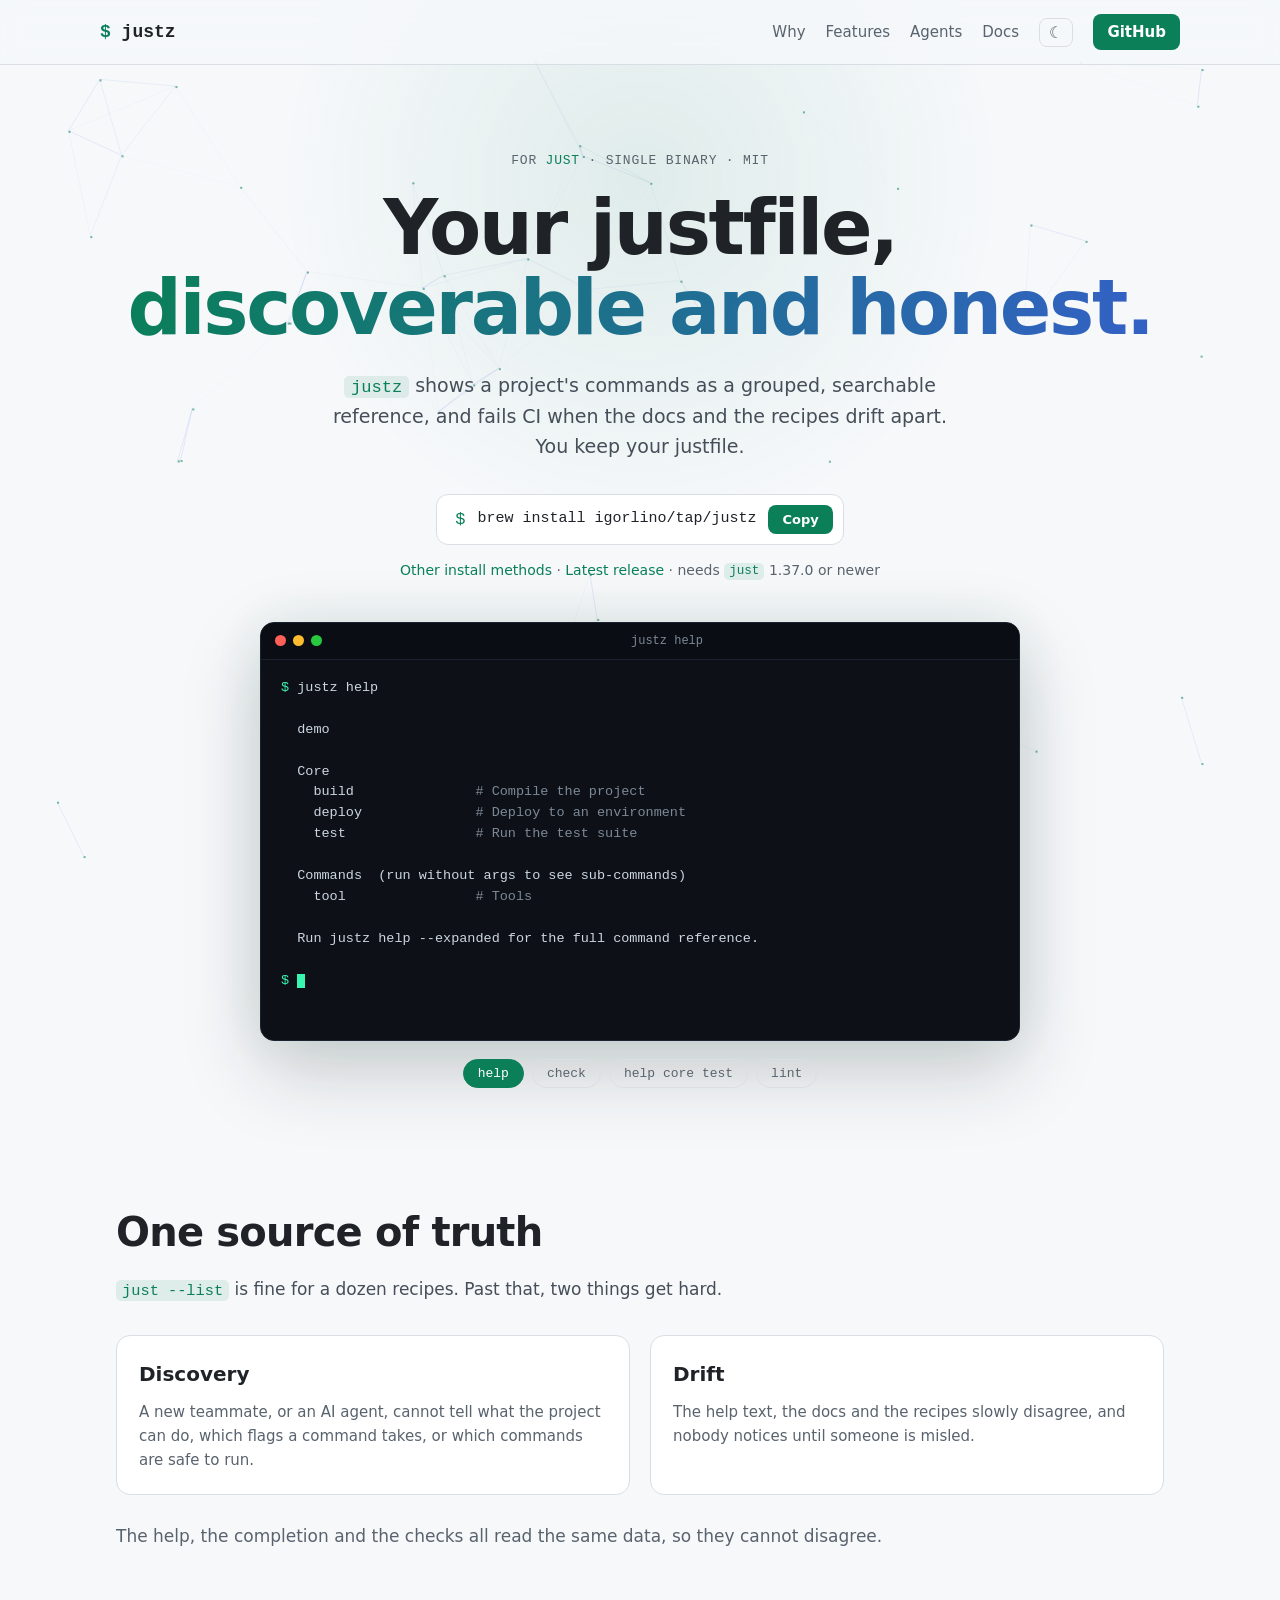
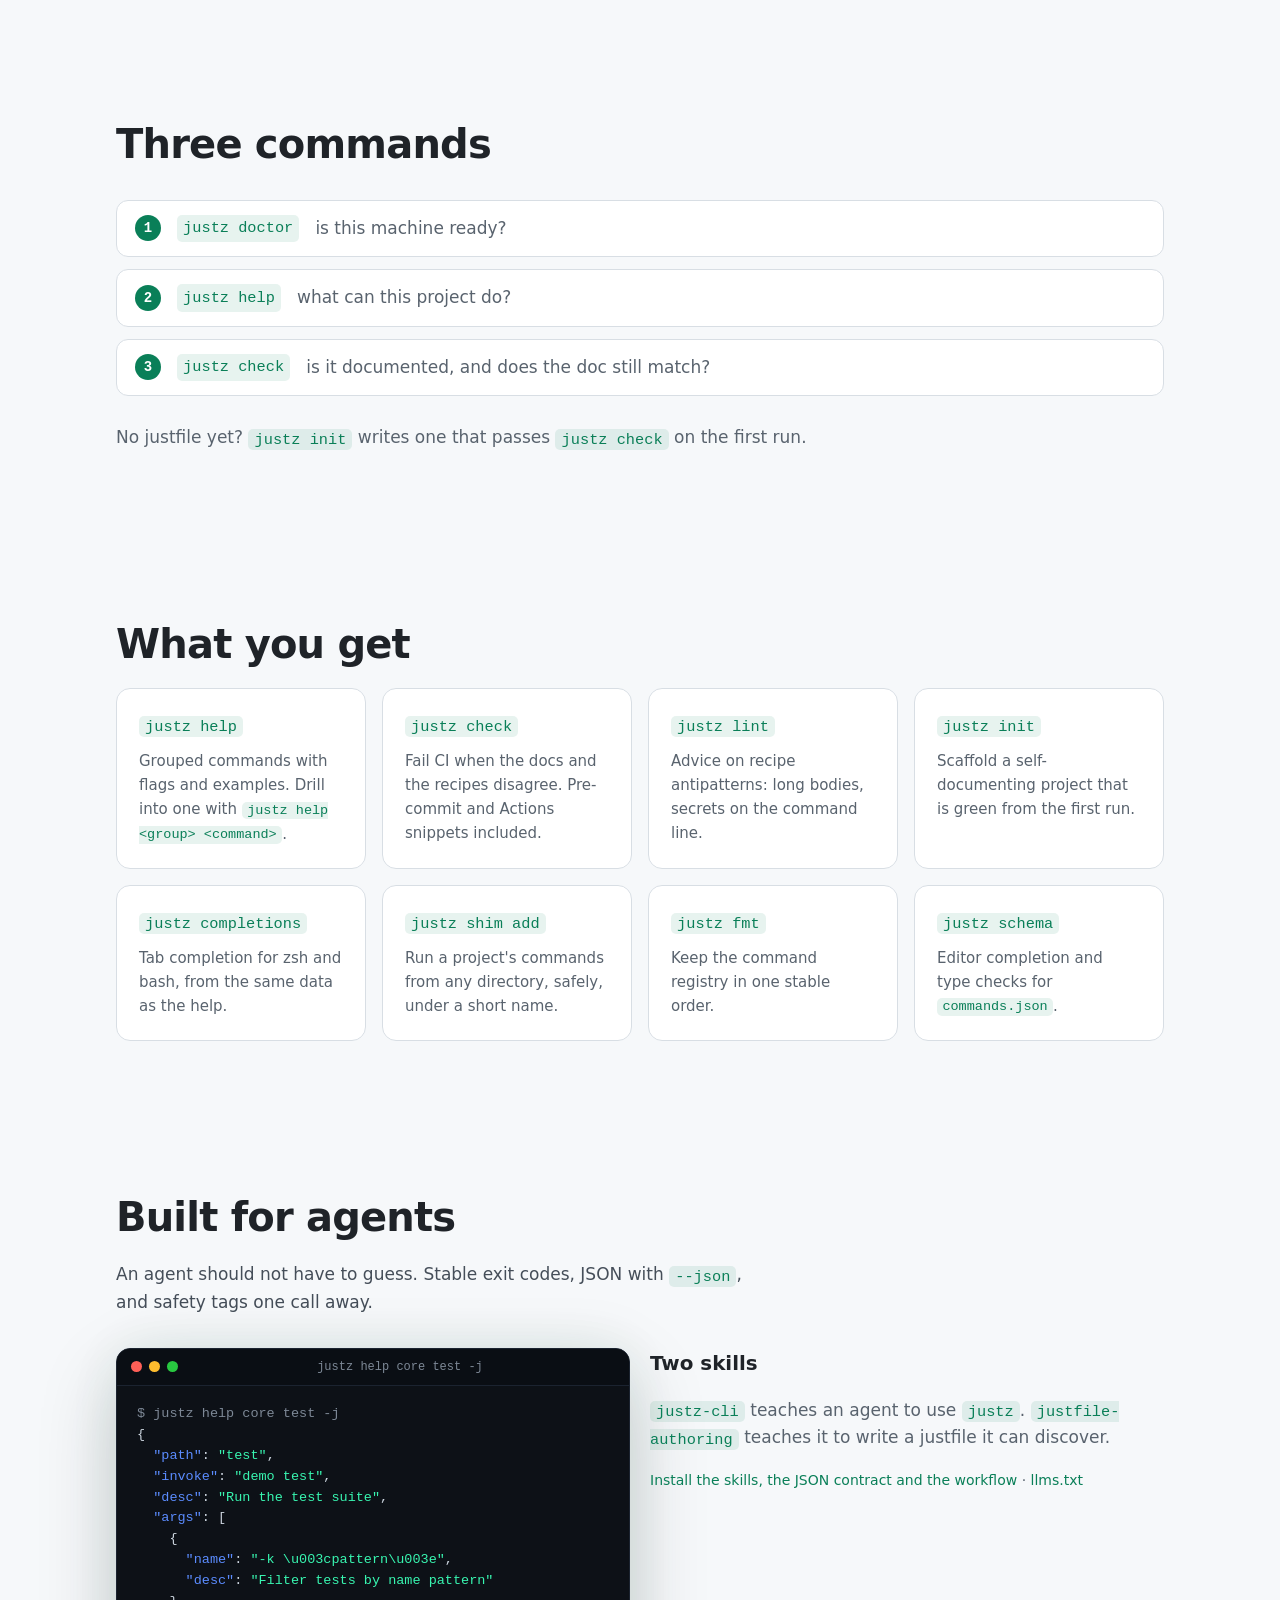
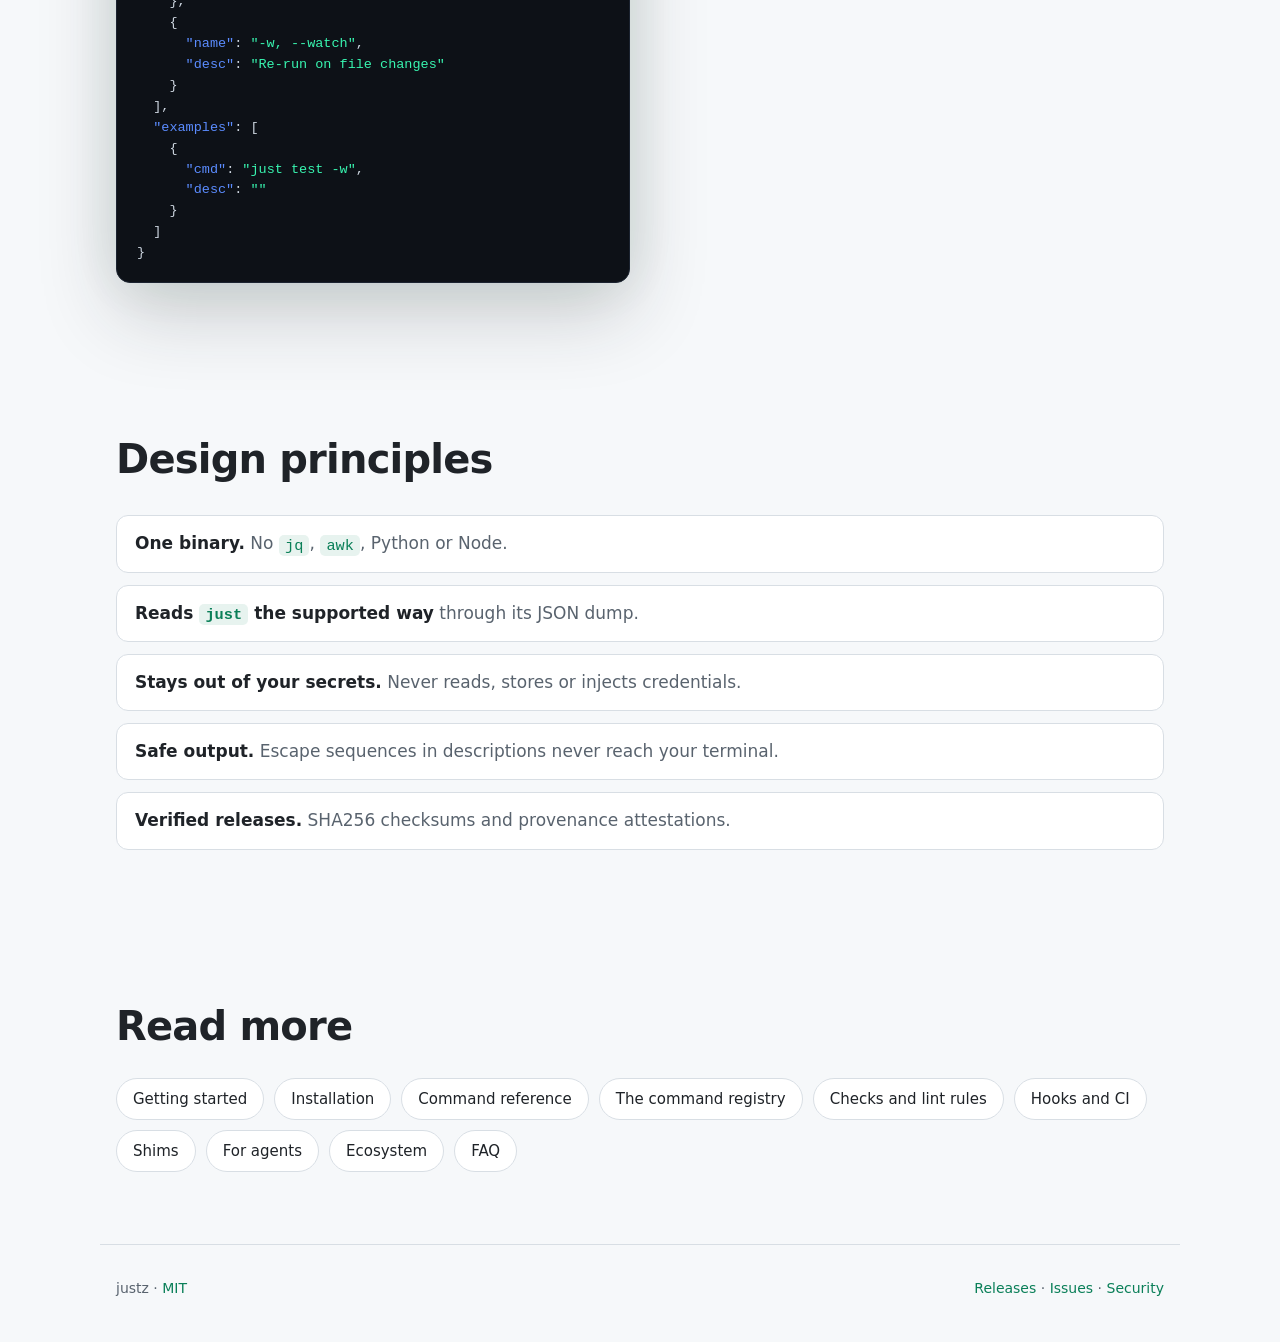
==== site/index.html @ ccc9ee36 "feat(site): add a GitHub Pages showcase website A static site in site/ with an animated terminal dem" ====
<!doctype html>
<html lang="en">
<head>
<meta charset="utf-8">
<meta name="viewport" content="width=device-width, initial-scale=1">
<title>justz: make a justfile discoverable</title>
<meta name="description" content="A single-binary CLI next to just: a grouped, searchable command reference, and a CI check that fails when docs and recipes drift apart.">
<link rel="canonical" href="https://igorlino.github.io/justz/">
<meta property="og:type" content="website">
<meta property="og:site_name" content="justz">
<meta property="og:url" content="https://igorlino.github.io/justz/">
<meta property="og:title" content="justz: make a justfile discoverable">
<meta property="og:description" content="Make a justfile discoverable and keep its documentation honest.">
<meta property="og:image" content="https://igorlino.github.io/justz/og.png">
<meta property="og:image:width" content="1200">
<meta property="og:image:height" content="630">
<meta property="og:image:alt" content="justz: your justfile, discoverable and honest">
<meta name="twitter:card" content="summary_large_image">
<meta name="twitter:image" content="https://igorlino.github.io/justz/og.png">
<meta name="theme-color" content="#07090d">
<link rel="icon" href="data:image/svg+xml,%3Csvg xmlns='http://www.w3.org/2000/svg' viewBox='0 0 32 32'%3E%3Crect width='32' height='32' rx='7' fill='%2307090d'/%3E%3Ctext x='16' y='23' font-family='monospace' font-size='20' font-weight='700' text-anchor='middle' fill='%2338f5b0'%3Ez%3C/text%3E%3C/svg%3E">
<script>try{var t=localStorage.getItem("theme");if(t)document.documentElement.dataset.theme=t}catch(e){}</script>
<link rel="stylesheet" href="style.css">
<noscript><style>.reveal{opacity:1;transform:none}</style></noscript>
</head>
<body>
<canvas id="bg" aria-hidden="true"></canvas>
<div class="glow" aria-hidden="true"></div>

<header class="nav">
  <a class="brand" href="#top"><span class="prompt">$</span> justz</a>
  <nav>
    <a href="#why">Why</a>
    <a href="#features">Features</a>
    <a href="#agents">Agents</a>
    <a href="#docs">Docs</a>
    <button type="button" class="theme" aria-label="Switch theme"></button>
    <a class="btn small" href="https://github.com/igorlino/justz">GitHub</a>
  </nav>
</header>

<main id="top">
  <section class="hero">
    <p class="eyebrow">for <a href="https://github.com/casey/just">just</a> · single binary · MIT</p>
    <h1>Your justfile,<br><span class="grad">discoverable and honest.</span></h1>
    <p class="lede"><code>justz</code> shows a project's commands as a grouped, searchable reference, and fails CI when the docs and the recipes drift apart. You keep your justfile.</p>

    <div class="install" data-copy="brew install igorlino/tap/justz">
      <span class="prompt">$</span>
      <code>brew install igorlino/tap/justz</code>
      <button type="button" aria-label="Copy install command">Copy</button>
    </div>
    <p class="sub"><a href="https://github.com/igorlino/justz/blob/main/docs/installation.md">Other install methods</a> · <a href="https://github.com/igorlino/justz/releases/latest">Latest release</a> · needs <code>just</code> 1.37.0 or newer</p>

    <div class="term" id="term" role="img" aria-label="Terminal demo: justz help, then justz check reporting a documentation drift">
      <div class="bar"><i></i><i></i><i></i><span id="term-title">justz help</span></div>
      <pre id="term-body"></pre>
    </div>
    <div class="tabs" id="tabs" role="tablist" aria-label="Demo command">
      <button type="button" role="tab" aria-controls="term" class="on" data-i="0">help</button>
      <button type="button" role="tab" aria-controls="term" data-i="1">check</button>
      <button type="button" role="tab" aria-controls="term" data-i="2">help core test</button>
      <button type="button" role="tab" aria-controls="term" data-i="3">lint</button>
    </div>
  </section>

  <section id="why" class="reveal">
    <h2>One source of truth</h2>
    <p class="sect-lede"><code>just --list</code> is fine for a dozen recipes. Past that, two things get hard.</p>
    <div class="cols">
      <article class="card spot">
        <h3>Discovery</h3>
        <p>A new teammate, or an AI agent, cannot tell what the project can do, which flags a command takes, or which commands are safe to run.</p>
      </article>
      <article class="card spot">
        <h3>Drift</h3>
        <p>The help text, the docs and the recipes slowly disagree, and nobody notices until someone is misled.</p>
      </article>
    </div>
    <p class="note">The help, the completion and the checks all read the same data, so they cannot disagree.</p>
  </section>

  <section id="start" class="reveal">
    <h2>Three commands</h2>
    <ol class="steps">
      <li><code>justz doctor</code><span>is this machine ready?</span></li>
      <li><code>justz help</code><span>what can this project do?</span></li>
      <li><code>justz check</code><span>is it documented, and does the doc still match?</span></li>
    </ol>
    <p class="note">No justfile yet? <code>justz init</code> writes one that passes <code>justz check</code> on the first run.</p>
  </section>

  <section id="features" class="reveal">
    <h2>What you get</h2>
    <div class="grid">
      <a class="card spot" href="https://github.com/igorlino/justz/blob/main/docs/commands.md"><code>justz help</code><p>Grouped commands with flags and examples. Drill into one with <code>justz help &lt;group&gt; &lt;command&gt;</code>.</p></a>
      <a class="card spot" href="https://github.com/igorlino/justz/blob/main/docs/hooks-and-ci.md"><code>justz check</code><p>Fail CI when the docs and the recipes disagree. Pre-commit and Actions snippets included.</p></a>
      <a class="card spot" href="https://github.com/igorlino/justz/blob/main/docs/checks.md"><code>justz lint</code><p>Advice on recipe antipatterns: long bodies, secrets on the command line.</p></a>
      <a class="card spot" href="https://github.com/igorlino/justz/blob/main/docs/getting-started.md"><code>justz init</code><p>Scaffold a self-documenting project that is green from the first run.</p></a>
      <a class="card spot" href="https://github.com/igorlino/justz/blob/main/docs/commands.md"><code>justz completions</code><p>Tab completion for zsh and bash, from the same data as the help.</p></a>
      <a class="card spot" href="https://github.com/igorlino/justz/blob/main/docs/shims.md"><code>justz shim add</code><p>Run a project's commands from any directory, safely, under a short name.</p></a>
      <a class="card spot" href="https://github.com/igorlino/justz/blob/main/docs/registry.md"><code>justz fmt</code><p>Keep the command registry in one stable order.</p></a>
      <a class="card spot" href="https://github.com/igorlino/justz/blob/main/docs/registry.md"><code>justz schema</code><p>Editor completion and type checks for <code>commands.json</code>.</p></a>
    </div>
  </section>

  <section id="agents" class="reveal">
    <h2>Built for agents</h2>
    <p class="sect-lede">An agent should not have to guess. Stable exit codes, JSON with <code>--json</code>, and safety tags one call away.</p>
    <div class="split">
      <div class="term static">
        <div class="bar"><i></i><i></i><i></i><span>justz help core test -j</span></div>
<pre id="json-body"></pre>
      </div>
      <div class="side">
        <h3>Two skills</h3>
        <p><code>justz-cli</code> teaches an agent to use <code>justz</code>. <code>justfile-authoring</code> teaches it to write a justfile it can discover.</p>
        <p class="sub"><a href="https://github.com/igorlino/justz/blob/main/docs/for-agents.md">Install the skills, the JSON contract and the workflow</a> · <a href="https://github.com/igorlino/justz/blob/main/llms.txt">llms.txt</a></p>
      </div>
    </div>
  </section>

  <section id="principles" class="reveal">
    <h2>Design principles</h2>
    <ul class="pills">
      <li class="spot"><b>One binary.</b> No <code>jq</code>, <code>awk</code>, Python or Node.</li>
      <li class="spot"><b>Reads <code>just</code> the supported way</b> through its JSON dump.</li>
      <li class="spot"><b>Stays out of your secrets.</b> Never reads, stores or injects credentials.</li>
      <li class="spot"><b>Safe output.</b> Escape sequences in descriptions never reach your terminal.</li>
      <li class="spot"><b>Verified releases.</b> SHA256 checksums and provenance attestations.</li>
    </ul>
  </section>

  <section id="docs" class="reveal">
    <h2>Read more</h2>
    <div class="links">
      <a href="https://github.com/igorlino/justz/blob/main/docs/getting-started.md">Getting started</a>
      <a href="https://github.com/igorlino/justz/blob/main/docs/installation.md">Installation</a>
      <a href="https://github.com/igorlino/justz/blob/main/docs/commands.md">Command reference</a>
      <a href="https://github.com/igorlino/justz/blob/main/docs/registry.md">The command registry</a>
      <a href="https://github.com/igorlino/justz/blob/main/docs/checks.md">Checks and lint rules</a>
      <a href="https://github.com/igorlino/justz/blob/main/docs/hooks-and-ci.md">Hooks and CI</a>
      <a href="https://github.com/igorlino/justz/blob/main/docs/shims.md">Shims</a>
      <a href="https://github.com/igorlino/justz/blob/main/docs/for-agents.md">For agents</a>
      <a href="https://github.com/igorlino/justz/blob/main/docs/ecosystem.md">Ecosystem</a>
      <a href="https://github.com/igorlino/justz/blob/main/docs/faq.md">FAQ</a>
    </div>
  </section>
</main>

<footer>
  <span>justz · <a href="https://github.com/igorlino/justz/blob/main/LICENSE">MIT</a></span>
  <span><a href="https://github.com/igorlino/justz/releases">Releases</a> · <a href="https://github.com/igorlino/justz/issues">Issues</a> · <a href="https://github.com/igorlino/justz/blob/main/SECURITY.md">Security</a></span>
</footer>

<script src="demo.js"></script>
<script src="player.js"></script>
<script src="site.js"></script>
</body>
</html>
---- site/style.css ----
/* Dark is the default. Light follows the OS unless the visitor picks one with the toggle. */
:root{
  --bg:#07090d; --panel:#0d1117; --line:#1b2330; --fg:#e6edf3; --dim:#7d8896; --soft:#aab4c0; --soft2:#98a3b0;
  --accent:#38f5b0; --accent2:#5b8cff; --warn:#ffcf5a; --err:#ff6b7a; --navbg:#07090dcc; --btn-fg:#07090d;
  --shadow:#000a; --acc10:#38f5b01a; --acc18:#38f5b02e; --acc40:#38f5b066; --glow:#38f5b01c; --particle:56,245,176; --particle2:91,140,255;
  --mono:ui-monospace,SFMono-Regular,"JetBrains Mono",Menlo,Consolas,monospace;
  --sans:Inter,system-ui,-apple-system,"Segoe UI",Roboto,sans-serif;
  color-scheme:dark;
}
@media (prefers-color-scheme:light){:root:not([data-theme="dark"]){
  --bg:#f6f8fa; --panel:#ffffff; --line:#d8dee4; --fg:#1f2328; --dim:#59636e; --soft:#454e59; --soft2:#59636e;
  --accent:#0a7f58; --accent2:#3b5bdb; --warn:#9a6700; --err:#cf222e; --navbg:#f6f8facc; --btn-fg:#ffffff;
  --shadow:#1f232833; --acc10:#0a7f5818; --acc18:#0a7f5826; --acc40:#0a7f5866; --glow:#0a7f5818; --particle:10,127,88; --particle2:59,91,219;
  color-scheme:light;
}}
:root[data-theme="light"]{
  --bg:#f6f8fa; --panel:#ffffff; --line:#d8dee4; --fg:#1f2328; --dim:#59636e; --soft:#454e59; --soft2:#59636e;
  --accent:#0a7f58; --accent2:#3b5bdb; --warn:#9a6700; --err:#cf222e; --navbg:#f6f8facc; --btn-fg:#ffffff;
  --shadow:#1f232833; --acc10:#0a7f5818; --acc18:#0a7f5826; --acc40:#0a7f5866; --glow:#0a7f5818; --particle:10,127,88; --particle2:59,91,219;
  color-scheme:light;
}
.term{--bg:#07090d;--panel:#0d1117;--line:#1b2330;--fg:#e6edf3;--dim:#7d8896;--accent:#38f5b0;--accent2:#5b8cff;--warn:#ffcf5a;--err:#ff6b7a;--t-bar:#0a0e14;--t-fg:#cdd6e0}
*{box-sizing:border-box}
html{scroll-behavior:smooth}
body{margin:0;background:var(--bg);color:var(--fg);font:17px/1.6 var(--sans);-webkit-font-smoothing:antialiased;overflow-x:hidden}
a{color:var(--accent);text-decoration:none}
a:hover{text-decoration:underline}
code{font-family:var(--mono);font-size:.9em;color:var(--accent);background:var(--acc10);padding:.1em .4em;border-radius:5px}
#bg{position:fixed;inset:0;width:100%;height:100%;z-index:-2}
.glow{position:fixed;inset:0;z-index:-1;pointer-events:none;
  background:radial-gradient(600px circle at var(--mx,50%) var(--my,20%),var(--glow),transparent 60%)}
.nav{position:sticky;top:0;z-index:10;display:flex;justify-content:space-between;align-items:center;
  padding:14px max(16px,calc((100vw - 1080px)/2));backdrop-filter:blur(12px);background:var(--navbg);border-bottom:1px solid var(--line)}
.brand{font:700 18px var(--mono);color:var(--fg)}
.prompt{color:var(--accent);font-family:var(--mono)}
.nav nav{display:flex;gap:20px;align-items:center}
.nav nav a{color:var(--dim);font-size:15px}
.theme{font:16px var(--sans);color:var(--dim);background:none;border:1px solid var(--line);border-radius:8px;padding:4px 9px;cursor:pointer}
.theme:hover{color:var(--fg);border-color:var(--acc40)}
.nav nav a:hover{color:var(--fg);text-decoration:none}
.btn.small{color:var(--btn-fg);background:var(--accent);padding:6px 14px;border-radius:8px;font-weight:600}
.btn.small:hover{color:var(--btn-fg);filter:brightness(1.1)}
main,footer{max-width:1080px;margin:0 auto;padding:0 16px}
section{padding:72px 0}
.hero{padding:88px 0 40px;text-align:center}
.eyebrow{font:13px var(--mono);color:var(--dim);letter-spacing:.06em;text-transform:uppercase;margin:0 0 20px}
h1{font-size:clamp(38px,7vw,76px);line-height:1.05;letter-spacing:-.03em;margin:0 0 22px}
.grad{background:linear-gradient(100deg,var(--accent),var(--accent2) 60%,#c084fc);-webkit-background-clip:text;background-clip:text;color:transparent;
  background-size:200% 100%;animation:shift 8s ease-in-out infinite alternate}
@keyframes shift{to{background-position:100% 0}}
.lede{max-width:640px;margin:0 auto 32px;color:var(--soft);font-size:19px}
.install{display:inline-flex;align-items:center;gap:12px;background:var(--panel);border:1px solid var(--line);
  padding:10px 10px 10px 18px;border-radius:12px;font-family:var(--mono);box-shadow:0 0 0 0 transparent;transition:box-shadow .3s,border-color .3s;max-width:100%}
.install:hover{border-color:var(--acc40);box-shadow:0 0 32px var(--acc18)}
.install code{background:none;padding:0;color:var(--fg);font-size:15px;overflow-x:auto;white-space:nowrap}
.install button{font:600 13px var(--sans);color:var(--btn-fg);background:var(--accent);border:0;border-radius:8px;padding:7px 14px;cursor:pointer}
.install button:active{transform:scale(.96)}
.sub{color:var(--dim);font-size:14px;margin:14px 0 40px}
.term{max-width:760px;margin:0 auto;background:var(--panel);border:1px solid var(--line);border-radius:14px;text-align:left;
  box-shadow:0 30px 80px var(--shadow),0 0 60px var(--acc10);overflow:hidden}
.bar{display:flex;align-items:center;gap:7px;padding:11px 14px;border-bottom:1px solid var(--line);background:var(--t-bar)}
.bar i{width:11px;height:11px;border-radius:50%;background:#2a3342}
.bar i:nth-child(1){background:#ff5f57}.bar i:nth-child(2){background:#febc2e}.bar i:nth-child(3){background:#28c840}
.bar span{margin-left:auto;margin-right:auto;font:12px var(--mono);color:var(--dim)}
.term pre{margin:0;padding:18px 20px;font:13.5px/1.55 var(--mono);color:var(--t-fg);min-height:380px;white-space:pre-wrap;overflow-wrap:anywhere}
.term.static{margin:0}
.term.static pre{min-height:0}
.split>*,.cols>*{min-width:0}
.term pre .cur{display:inline-block;width:8px;height:1em;background:var(--accent);vertical-align:text-bottom;animation:blink 1s steps(1) infinite}
@keyframes blink{50%{opacity:0}}
.tabs{display:flex;gap:8px;justify-content:center;flex-wrap:wrap;margin-top:18px}
.tabs button{font:13px var(--mono);color:var(--dim);background:transparent;border:1px solid var(--line);border-radius:999px;padding:6px 14px;cursor:pointer;transition:.2s}
.tabs button:hover{color:var(--fg);border-color:var(--acc40)}
.tabs button.on{color:var(--btn-fg);background:var(--accent);border-color:var(--accent)}
.k{color:var(--accent2)}.s{color:var(--accent)}.dim{color:var(--dim)}
.e{color:var(--err)}.w{color:var(--warn)}.p{color:var(--accent)}
h2{font-size:clamp(28px,4vw,40px);letter-spacing:-.02em;margin:0 0 12px}
.sect-lede{color:var(--soft);max-width:640px;margin:0 0 32px}
.note{color:var(--dim);margin-top:28px}
.cols,.split{display:grid;grid-template-columns:1fr 1fr;gap:20px}
.grid{display:grid;grid-template-columns:repeat(auto-fill,minmax(240px,1fr));gap:16px}
.card{display:block;position:relative;background:var(--panel);border:1px solid var(--line);border-radius:14px;padding:22px;color:var(--fg);
  transition:transform .25s,border-color .25s}
.card:hover{transform:translateY(-4px);border-color:var(--acc40);text-decoration:none}
.card h3{margin:0 0 8px;font-size:20px}
.card p{margin:10px 0 0;color:var(--soft2);font-size:15px}
.spot::before{content:"";position:absolute;inset:0;border-radius:inherit;pointer-events:none;opacity:0;transition:opacity .3s;
  background:radial-gradient(260px circle at var(--x,50%) var(--y,50%),var(--acc18),transparent 70%)}
.spot:hover::before{opacity:1}
.steps{list-style:none;padding:0;margin:24px 0 0;display:grid;gap:12px;counter-reset:s}
.steps li{display:flex;gap:16px;align-items:center;flex-wrap:wrap;background:var(--panel);border:1px solid var(--line);border-radius:12px;padding:14px 18px;counter-increment:s}
.steps li::before{content:counter(s);font:700 14px var(--mono);color:var(--btn-fg);background:var(--accent);width:26px;height:26px;border-radius:50%;display:grid;place-items:center}
.steps span{color:var(--dim)}
.side h3{margin:0 0 8px}.side p{color:var(--soft2)}
.side .install{margin:14px 0 0}
.pills{list-style:none;padding:0;margin:24px 0 0;display:grid;gap:12px}
.pills li{position:relative;background:var(--panel);border:1px solid var(--line);border-radius:12px;padding:14px 18px;color:var(--soft2)}
.pills b{color:var(--fg)}
.links{display:flex;flex-wrap:wrap;gap:10px;margin-top:20px}
.links a{border:1px solid var(--line);border-radius:999px;padding:8px 16px;color:var(--fg);font-size:15px;background:var(--panel);transition:.2s}
.links a:hover{border-color:var(--accent);color:var(--accent);text-decoration:none;transform:translateY(-2px)}
footer{display:flex;justify-content:space-between;flex-wrap:wrap;gap:8px;padding:32px 16px 48px;border-top:1px solid var(--line);color:var(--dim);font-size:14px}
.reveal{opacity:0;transform:translateY(28px);transition:opacity .7s,transform .7s}
.reveal.in{opacity:1;transform:none}
@media (max-width:480px){.install{padding-left:12px;gap:8px}.install code{font-size:12px}.term pre{font-size:12px;padding:14px}}
@media (max-width:760px){.cols,.split{grid-template-columns:1fr}.nav nav a:not(.btn){display:none}.install code{font-size:13px}}
@media (prefers-reduced-motion:reduce){
  *{animation:none!important;transition:none!important}
  .reveal{opacity:1;transform:none}html{scroll-behavior:auto}
}
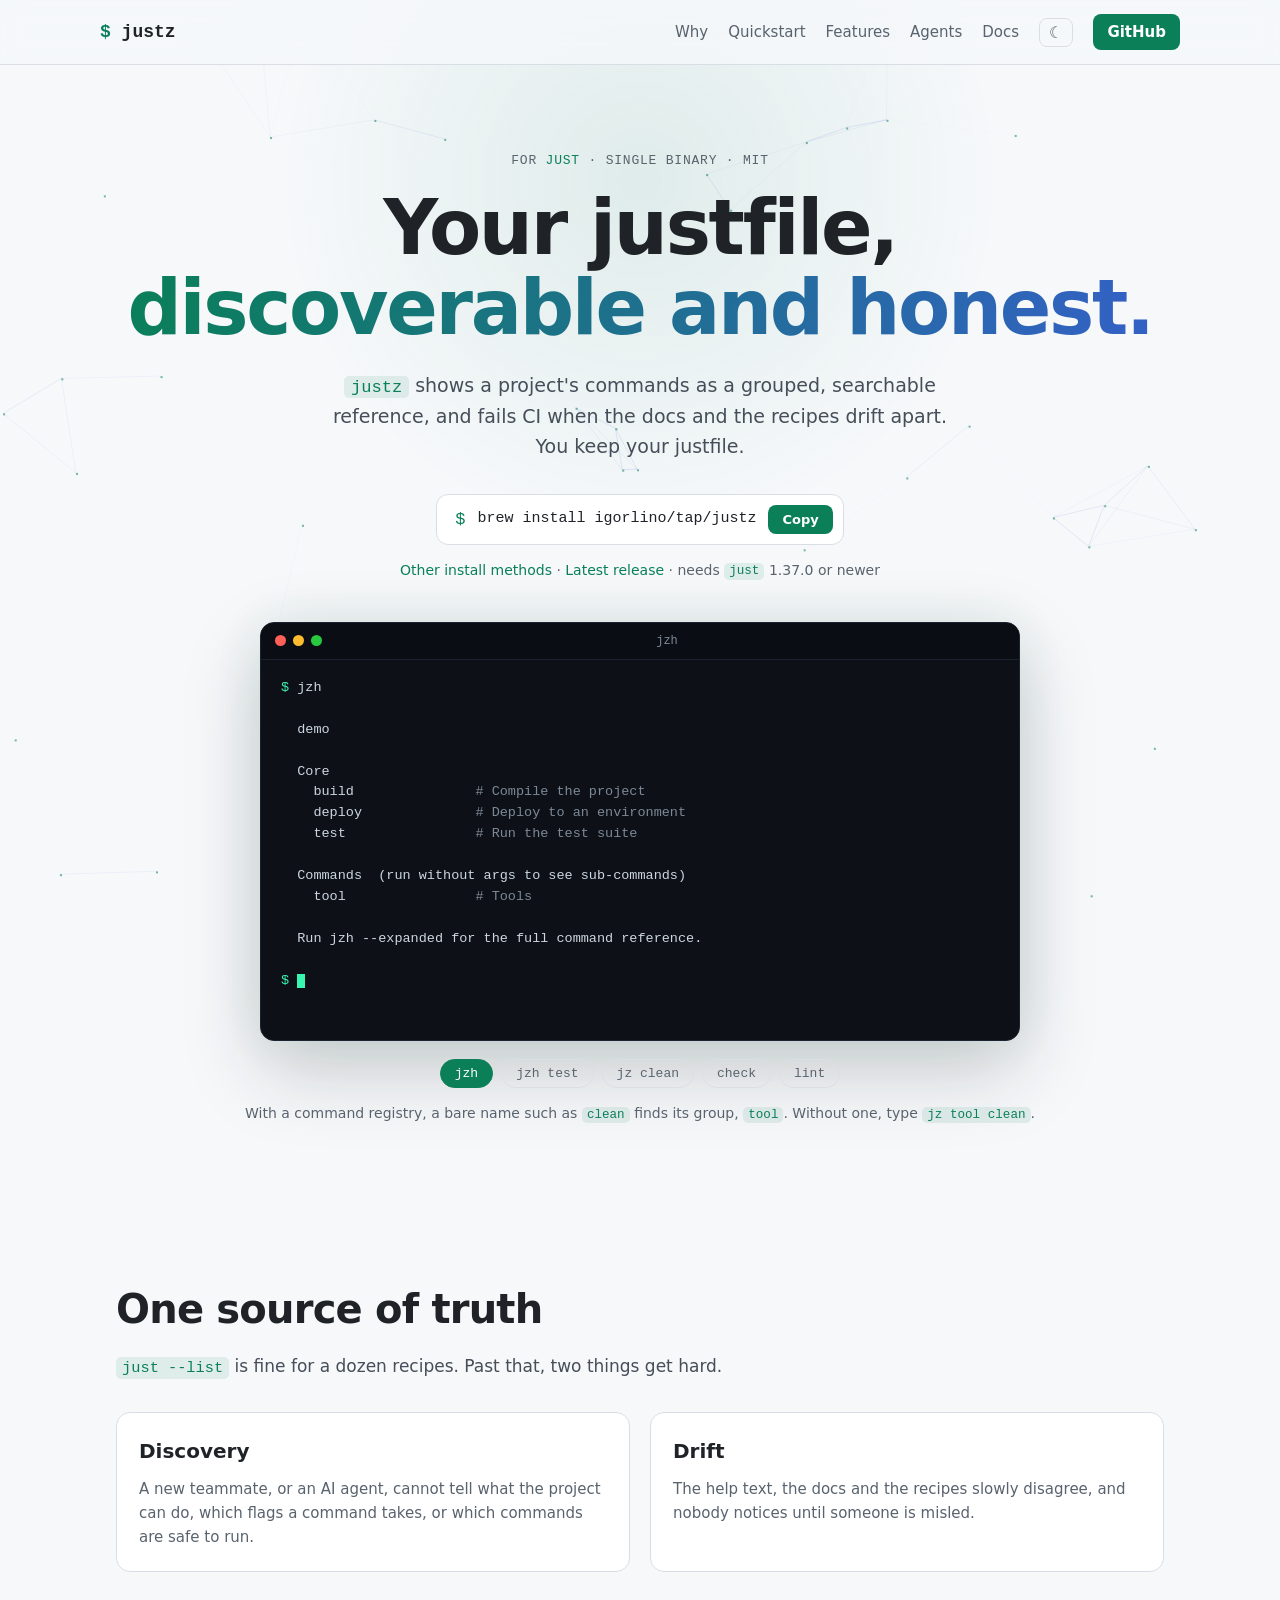
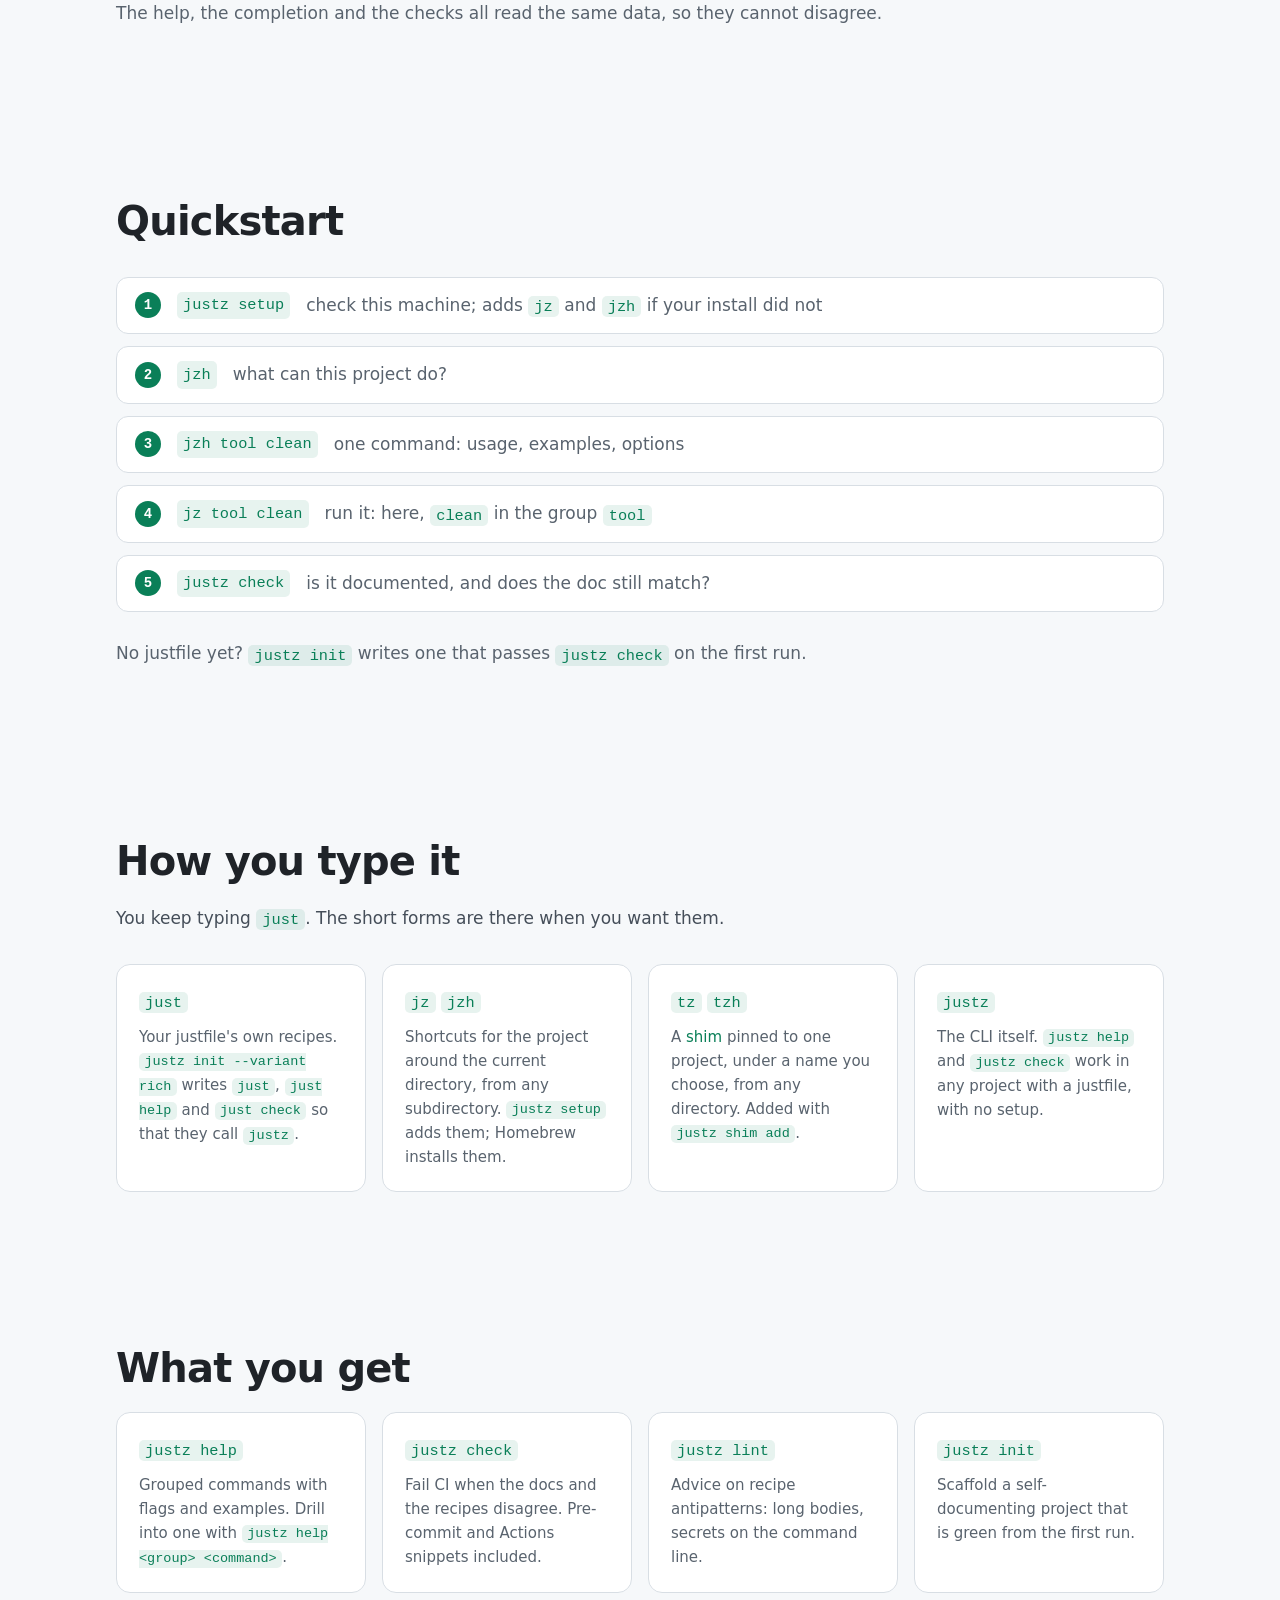
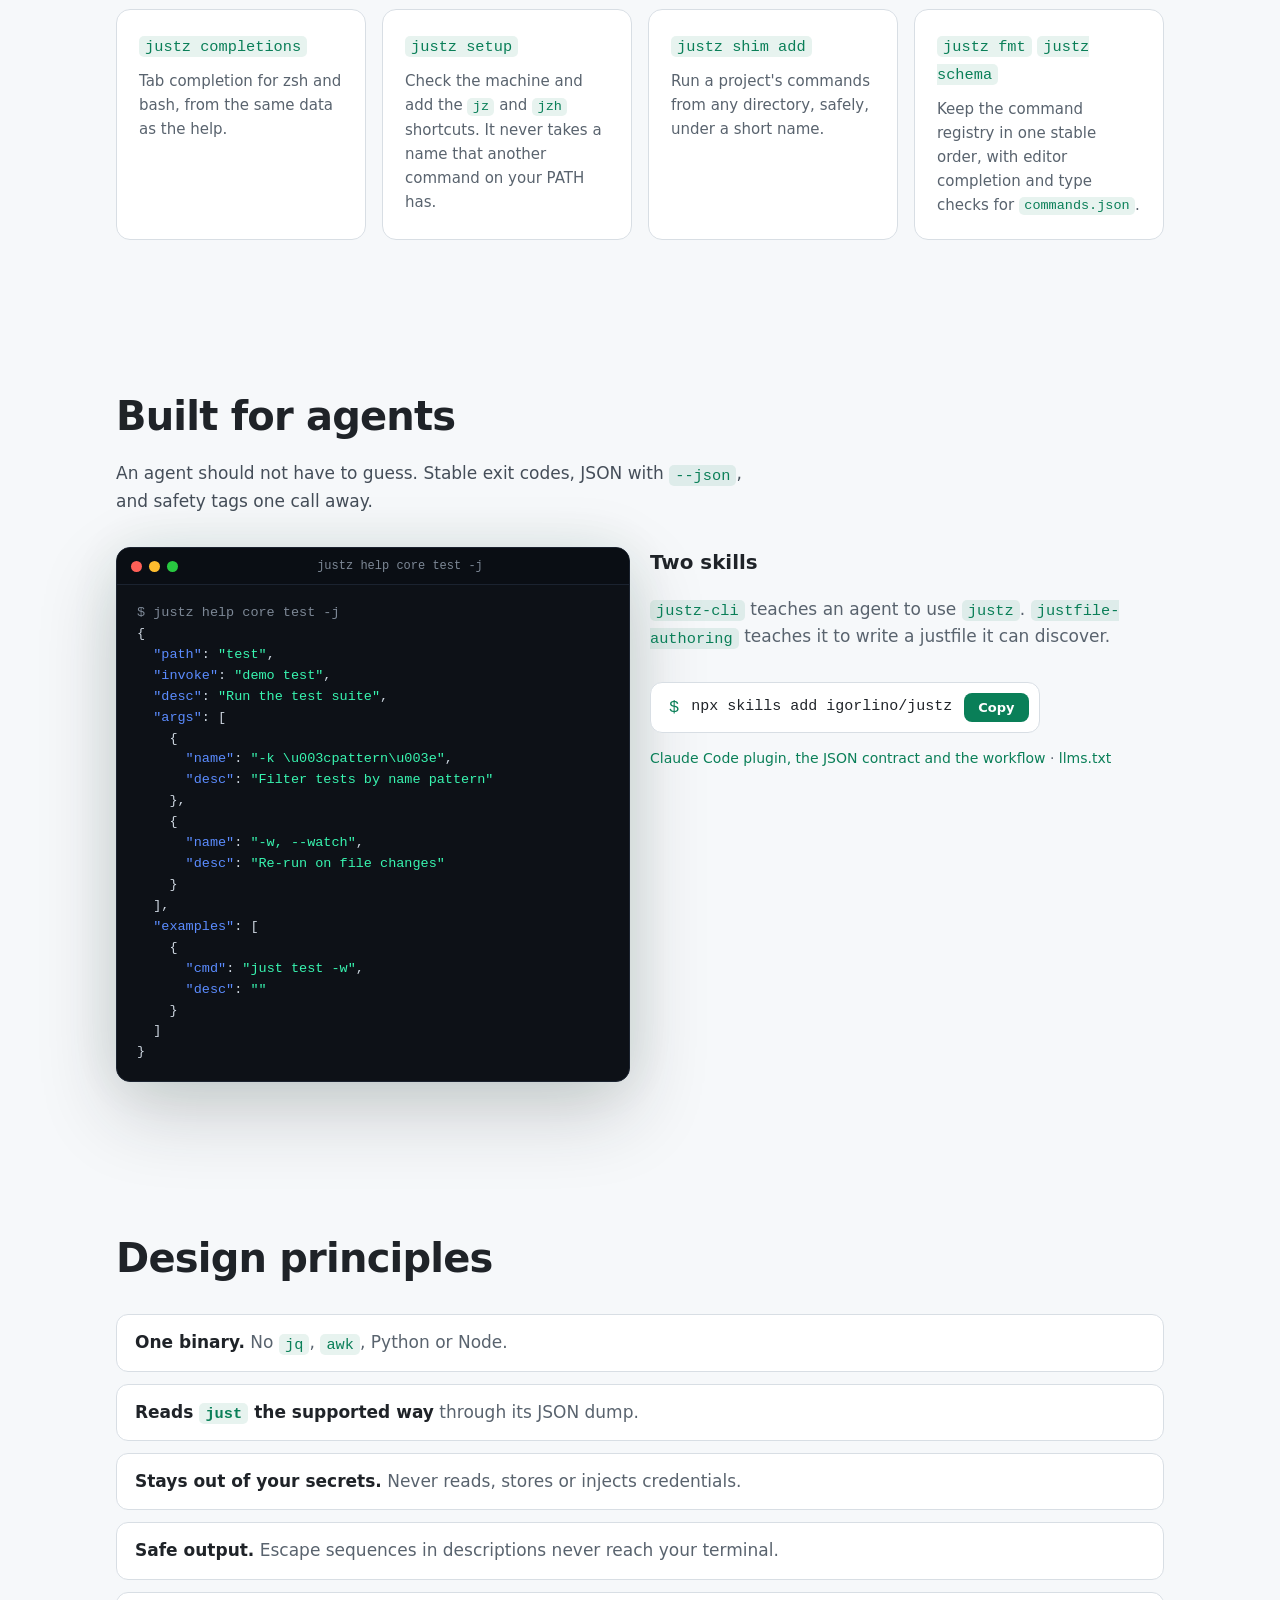
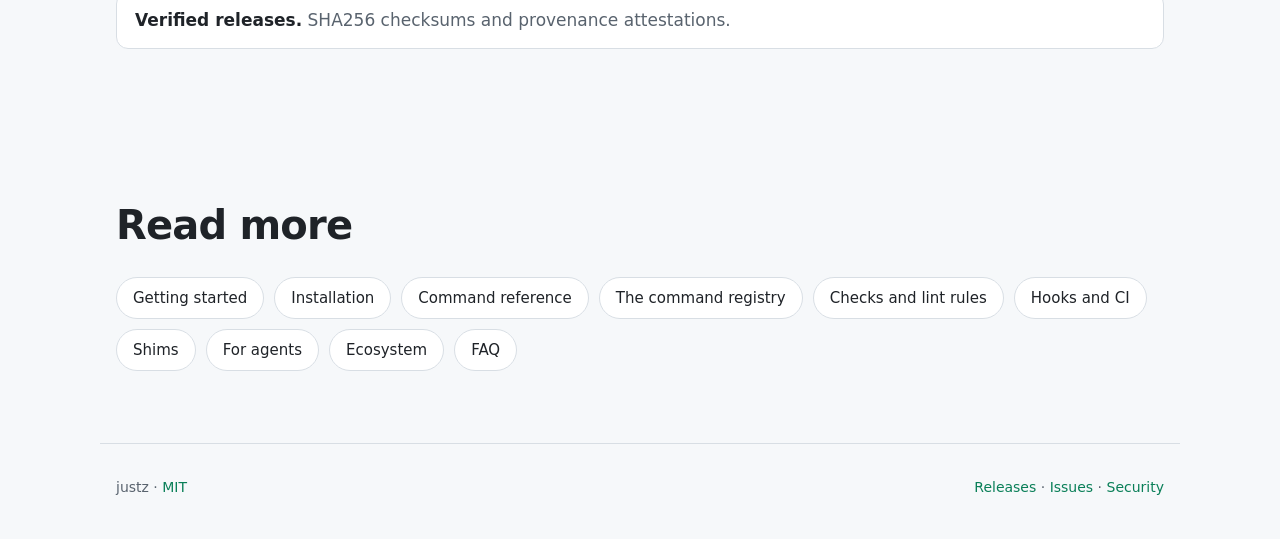
==== commit 46d76b4c: "docs(site): show setup, jz and jzh on the website, like the README The website was written before th" ====
--- a/site/index.html
+++ b/site/index.html
@@ -31,6 +31,7 @@
   <a class="brand" href="#top"><span class="prompt">$</span> justz</a>
   <nav>
     <a href="#why">Why</a>
+    <a href="#start">Quickstart</a>
     <a href="#features">Features</a>
     <a href="#agents">Agents</a>
     <a href="#docs">Docs</a>
@@ -52,16 +53,18 @@
     </div>
     <p class="sub"><a href="https://github.com/igorlino/justz/blob/main/docs/installation.md">Other install methods</a> · <a href="https://github.com/igorlino/justz/releases/latest">Latest release</a> · needs <code>just</code> 1.37.0 or newer</p>
 
-    <div class="term" id="term" role="img" aria-label="Terminal demo: justz help, then justz check reporting a documentation drift">
-      <div class="bar"><i></i><i></i><i></i><span id="term-title">justz help</span></div>
+    <div class="term" id="term" role="img" aria-label="Terminal demo: jzh shows the commands of a project, jz runs one, and justz check reports a documentation drift">
+      <div class="bar"><i></i><i></i><i></i><span id="term-title">jzh</span></div>
       <pre id="term-body"></pre>
     </div>
     <div class="tabs" id="tabs" role="tablist" aria-label="Demo command">
-      <button type="button" role="tab" aria-controls="term" class="on" data-i="0">help</button>
-      <button type="button" role="tab" aria-controls="term" data-i="1">check</button>
-      <button type="button" role="tab" aria-controls="term" data-i="2">help core test</button>
-      <button type="button" role="tab" aria-controls="term" data-i="3">lint</button>
+      <button type="button" role="tab" aria-controls="term" class="on">jzh</button>
+      <button type="button" role="tab" aria-controls="term">jzh test</button>
+      <button type="button" role="tab" aria-controls="term">jz clean</button>
+      <button type="button" role="tab" aria-controls="term">check</button>
+      <button type="button" role="tab" aria-controls="term">lint</button>
     </div>
+    <p class="sub">With a command registry, a bare name such as <code>clean</code> finds its group, <code>tool</code>. Without one, type <code>jz tool clean</code>.</p>
   </section>
 
   <section id="why" class="reveal">
@@ -81,13 +84,26 @@
   </section>
 
   <section id="start" class="reveal">
-    <h2>Three commands</h2>
+    <h2>Quickstart</h2>
     <ol class="steps">
-      <li><code>justz doctor</code><span>is this machine ready?</span></li>
-      <li><code>justz help</code><span>what can this project do?</span></li>
+      <li><code>justz setup</code><span>check this machine; adds <code>jz</code> and <code>jzh</code> if your install did not</span></li>
+      <li><code>jzh</code><span>what can this project do?</span></li>
+      <li><code>jzh tool clean</code><span>one command: usage, examples, options</span></li>
+      <li><code>jz tool clean</code><span>run it: here, <code>clean</code> in the group <code>tool</code></span></li>
       <li><code>justz check</code><span>is it documented, and does the doc still match?</span></li>
     </ol>
     <p class="note">No justfile yet? <code>justz init</code> writes one that passes <code>justz check</code> on the first run.</p>
+  </section>
+
+  <section id="type" class="reveal">
+    <h2>How you type it</h2>
+    <p class="sect-lede">You keep typing <code>just</code>. The short forms are there when you want them.</p>
+    <div class="grid">
+      <article class="card spot"><code>just</code><p>Your justfile's own recipes. <code>justz init --variant rich</code> writes <code>just</code>, <code>just help</code> and <code>just check</code> so that they call <code>justz</code>.</p></article>
+      <article class="card spot"><code>jz</code> <code>jzh</code><p>Shortcuts for the project around the current directory, from any subdirectory. <code>justz setup</code> adds them; Homebrew installs them.</p></article>
+      <article class="card spot"><code>tz</code> <code>tzh</code><p>A <a href="https://github.com/igorlino/justz/blob/main/docs/shims.md">shim</a> pinned to one project, under a name you choose, from any directory. Added with <code>justz shim add</code>.</p></article>
+      <article class="card spot"><code>justz</code><p>The CLI itself. <code>justz help</code> and <code>justz check</code> work in any project with a justfile, with no setup.</p></article>
+    </div>
   </section>
 
   <section id="features" class="reveal">
@@ -98,9 +114,9 @@
       <a class="card spot" href="https://github.com/igorlino/justz/blob/main/docs/checks.md"><code>justz lint</code><p>Advice on recipe antipatterns: long bodies, secrets on the command line.</p></a>
       <a class="card spot" href="https://github.com/igorlino/justz/blob/main/docs/getting-started.md"><code>justz init</code><p>Scaffold a self-documenting project that is green from the first run.</p></a>
       <a class="card spot" href="https://github.com/igorlino/justz/blob/main/docs/commands.md"><code>justz completions</code><p>Tab completion for zsh and bash, from the same data as the help.</p></a>
+      <a class="card spot" href="https://github.com/igorlino/justz/blob/main/docs/shims.md"><code>justz setup</code><p>Check the machine and add the <code>jz</code> and <code>jzh</code> shortcuts. It never takes a name that another command on your PATH has.</p></a>
       <a class="card spot" href="https://github.com/igorlino/justz/blob/main/docs/shims.md"><code>justz shim add</code><p>Run a project's commands from any directory, safely, under a short name.</p></a>
-      <a class="card spot" href="https://github.com/igorlino/justz/blob/main/docs/registry.md"><code>justz fmt</code><p>Keep the command registry in one stable order.</p></a>
-      <a class="card spot" href="https://github.com/igorlino/justz/blob/main/docs/registry.md"><code>justz schema</code><p>Editor completion and type checks for <code>commands.json</code>.</p></a>
+      <a class="card spot" href="https://github.com/igorlino/justz/blob/main/docs/registry.md"><code>justz fmt</code> <code>justz schema</code><p>Keep the command registry in one stable order, with editor completion and type checks for <code>commands.json</code>.</p></a>
     </div>
   </section>
 
@@ -115,7 +131,12 @@
       <div class="side">
         <h3>Two skills</h3>
         <p><code>justz-cli</code> teaches an agent to use <code>justz</code>. <code>justfile-authoring</code> teaches it to write a justfile it can discover.</p>
-        <p class="sub"><a href="https://github.com/igorlino/justz/blob/main/docs/for-agents.md">Install the skills, the JSON contract and the workflow</a> · <a href="https://github.com/igorlino/justz/blob/main/llms.txt">llms.txt</a></p>
+        <div class="install" data-copy="npx skills add igorlino/justz">
+          <span class="prompt">$</span>
+          <code>npx skills add igorlino/justz</code>
+          <button type="button" aria-label="Copy the command that installs the skills">Copy</button>
+        </div>
+        <p class="sub"><a href="https://github.com/igorlino/justz/blob/main/docs/for-agents.md">Claude Code plugin, the JSON contract and the workflow</a> · <a href="https://github.com/igorlino/justz/blob/main/llms.txt">llms.txt</a></p>
       </div>
     </div>
   </section>
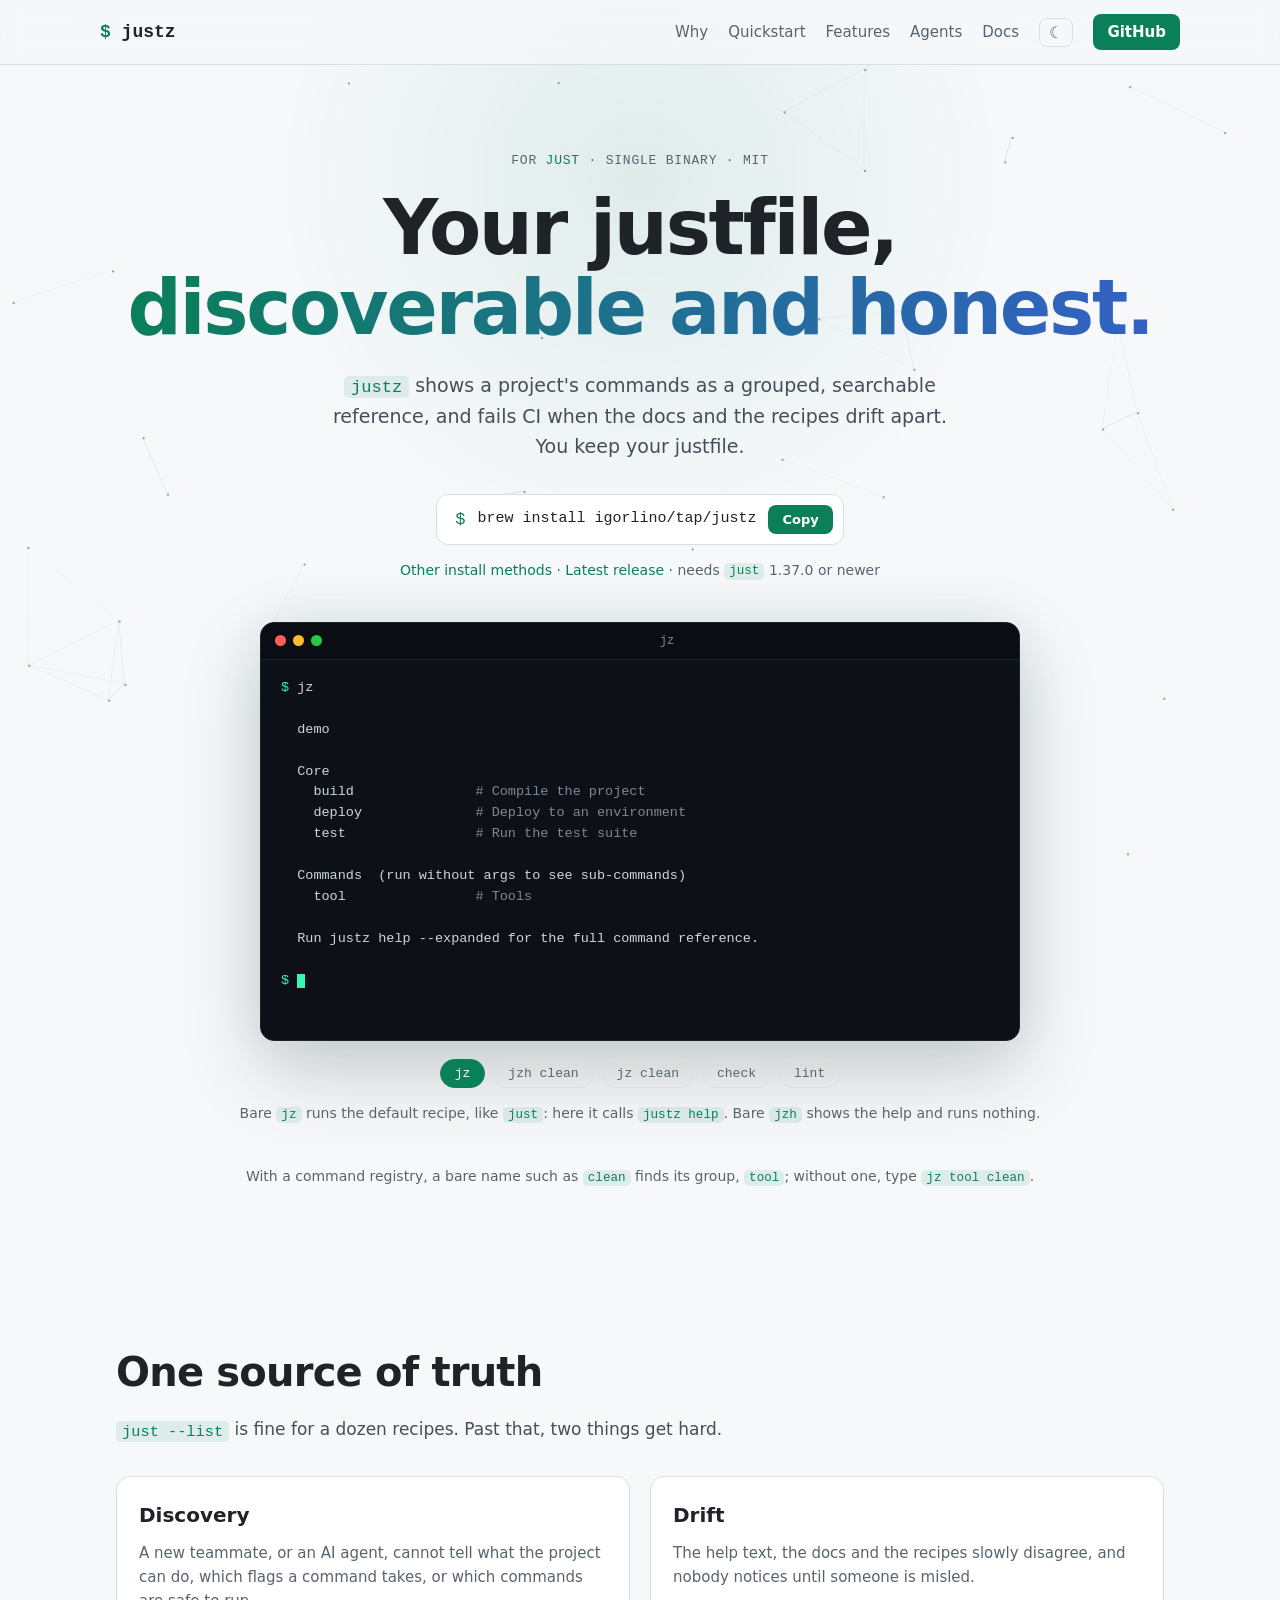
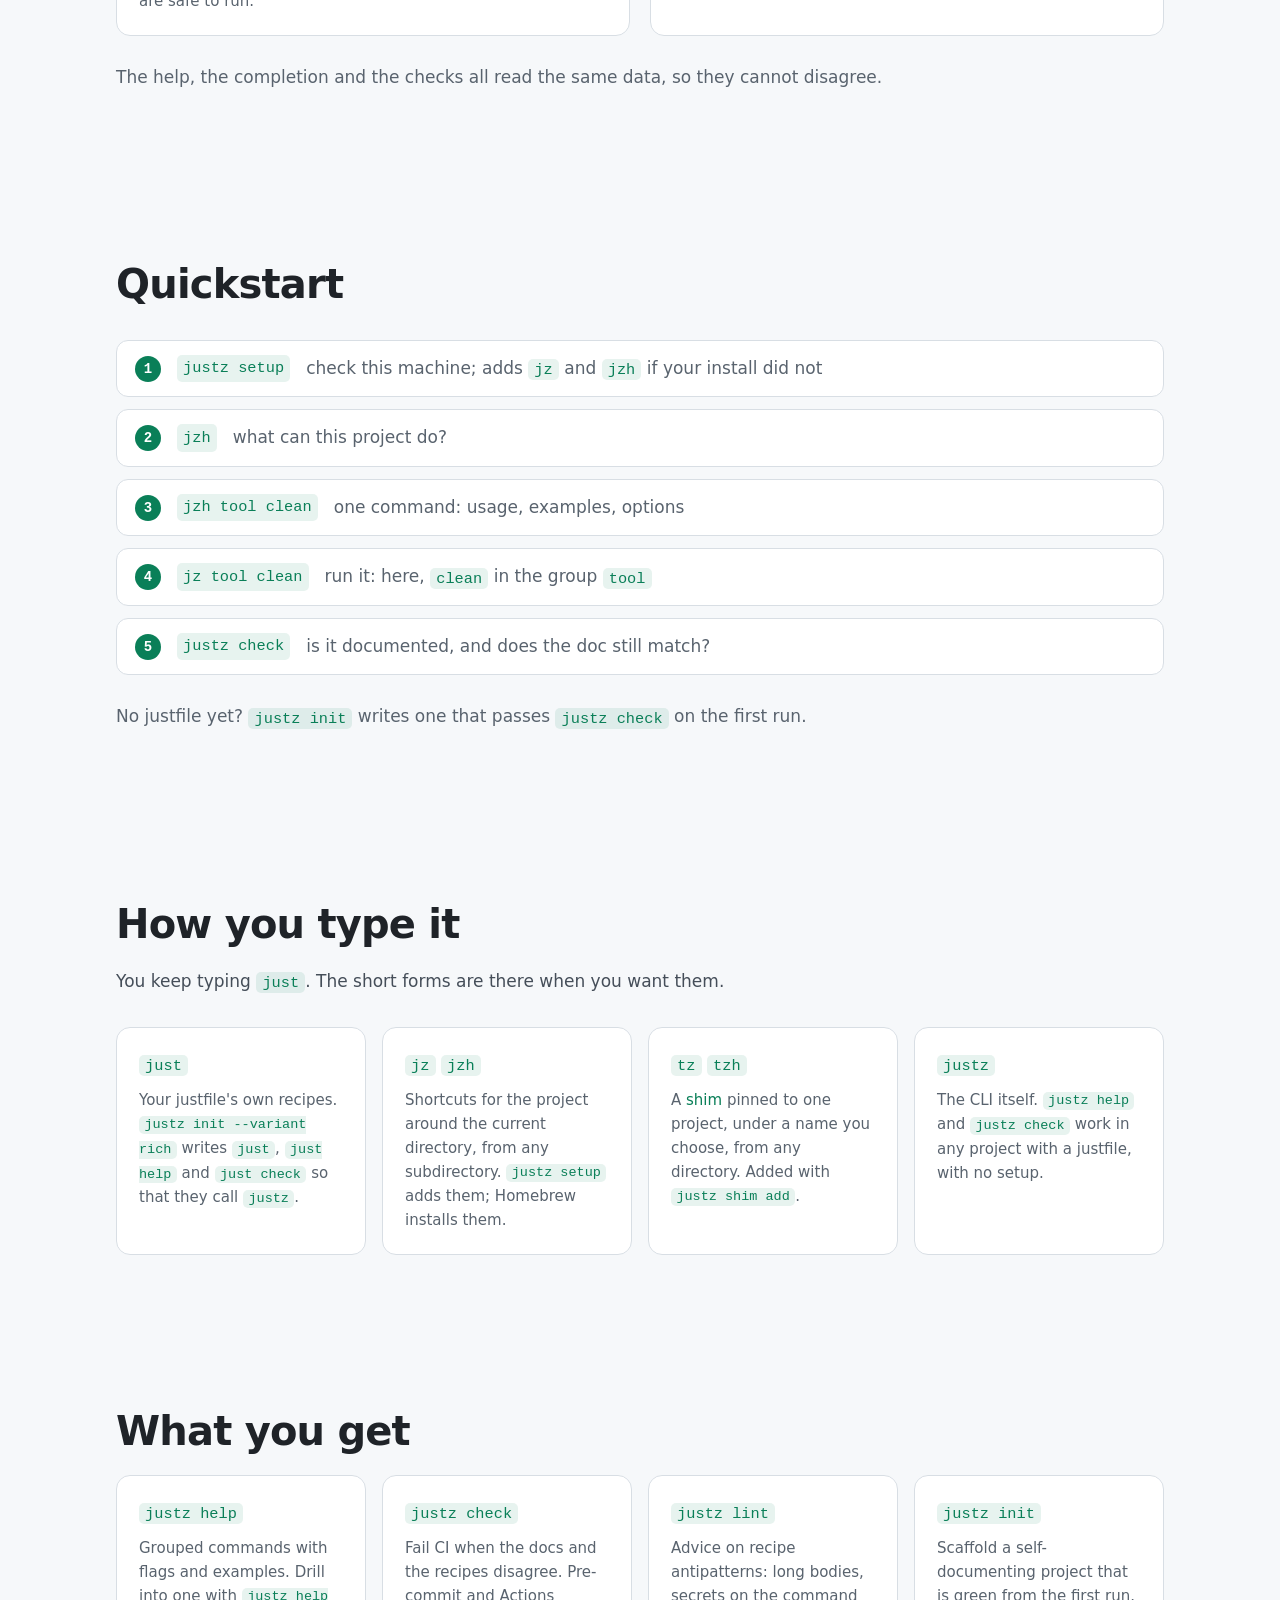
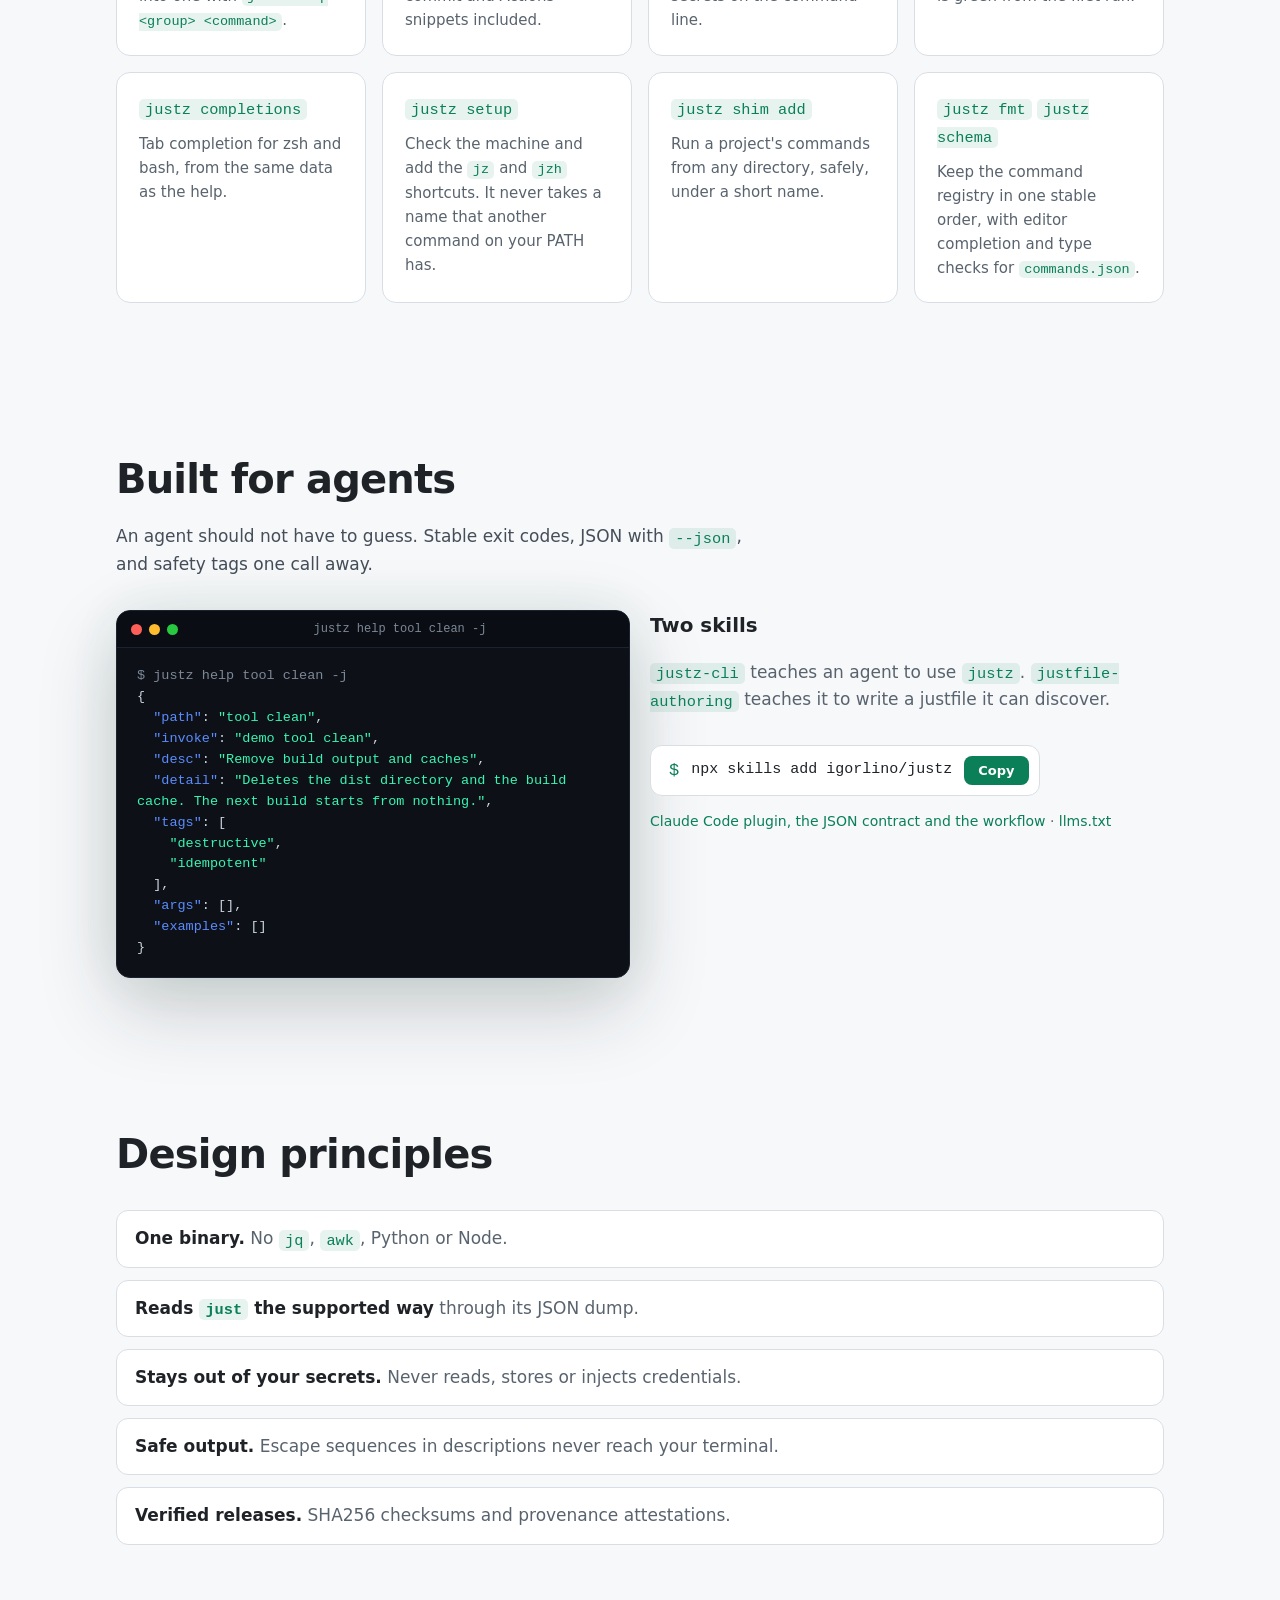
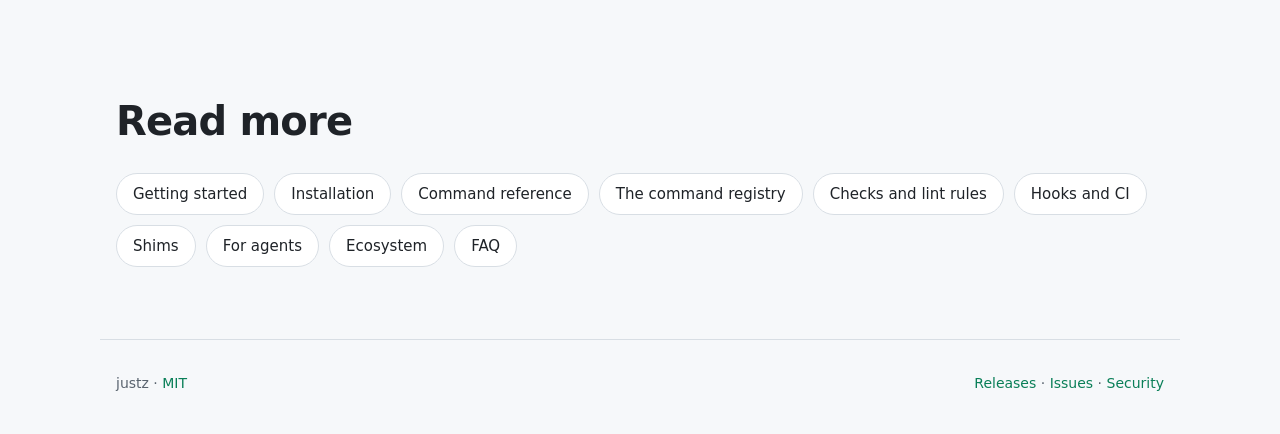
==== commit 4b4d618e: "docs(site): lead the demo with bare jz on a rich project The first demo was jzh. A developer types j" ====
--- a/site/index.html
+++ b/site/index.html
@@ -53,18 +53,19 @@
     </div>
     <p class="sub"><a href="https://github.com/igorlino/justz/blob/main/docs/installation.md">Other install methods</a> · <a href="https://github.com/igorlino/justz/releases/latest">Latest release</a> · needs <code>just</code> 1.37.0 or newer</p>
 
-    <div class="term" id="term" role="img" aria-label="Terminal demo: jzh shows the commands of a project, jz runs one, and justz check reports a documentation drift">
-      <div class="bar"><i></i><i></i><i></i><span id="term-title">jzh</span></div>
+    <div class="term" id="term" role="img" aria-label="Terminal demo: jz runs the default recipe, here the command list; jzh clean shows the help of one command; jz clean runs it; justz check reports a documentation drift; justz lint gives advice on the recipes">
+      <div class="bar"><i></i><i></i><i></i><span id="term-title">jz</span></div>
       <pre id="term-body"></pre>
     </div>
     <div class="tabs" id="tabs" role="tablist" aria-label="Demo command">
-      <button type="button" role="tab" aria-controls="term" class="on">jzh</button>
-      <button type="button" role="tab" aria-controls="term">jzh test</button>
+      <button type="button" role="tab" aria-controls="term" class="on">jz</button>
+      <button type="button" role="tab" aria-controls="term">jzh clean</button>
       <button type="button" role="tab" aria-controls="term">jz clean</button>
       <button type="button" role="tab" aria-controls="term">check</button>
       <button type="button" role="tab" aria-controls="term">lint</button>
     </div>
-    <p class="sub">With a command registry, a bare name such as <code>clean</code> finds its group, <code>tool</code>. Without one, type <code>jz tool clean</code>.</p>
+    <p class="sub">Bare <code>jz</code> runs the default recipe, like <code>just</code>: here it calls <code>justz help</code>. Bare <code>jzh</code> shows the help and runs nothing.</p>
+    <p class="sub">With a command registry, a bare name such as <code>clean</code> finds its group, <code>tool</code>; without one, type <code>jz tool clean</code>.</p>
   </section>
 
   <section id="why" class="reveal">
@@ -125,7 +126,7 @@
     <p class="sect-lede">An agent should not have to guess. Stable exit codes, JSON with <code>--json</code>, and safety tags one call away.</p>
     <div class="split">
       <div class="term static">
-        <div class="bar"><i></i><i></i><i></i><span>justz help core test -j</span></div>
+        <div class="bar"><i></i><i></i><i></i><span>justz help tool clean -j</span></div>
 <pre id="json-body"></pre>
       </div>
       <div class="side">
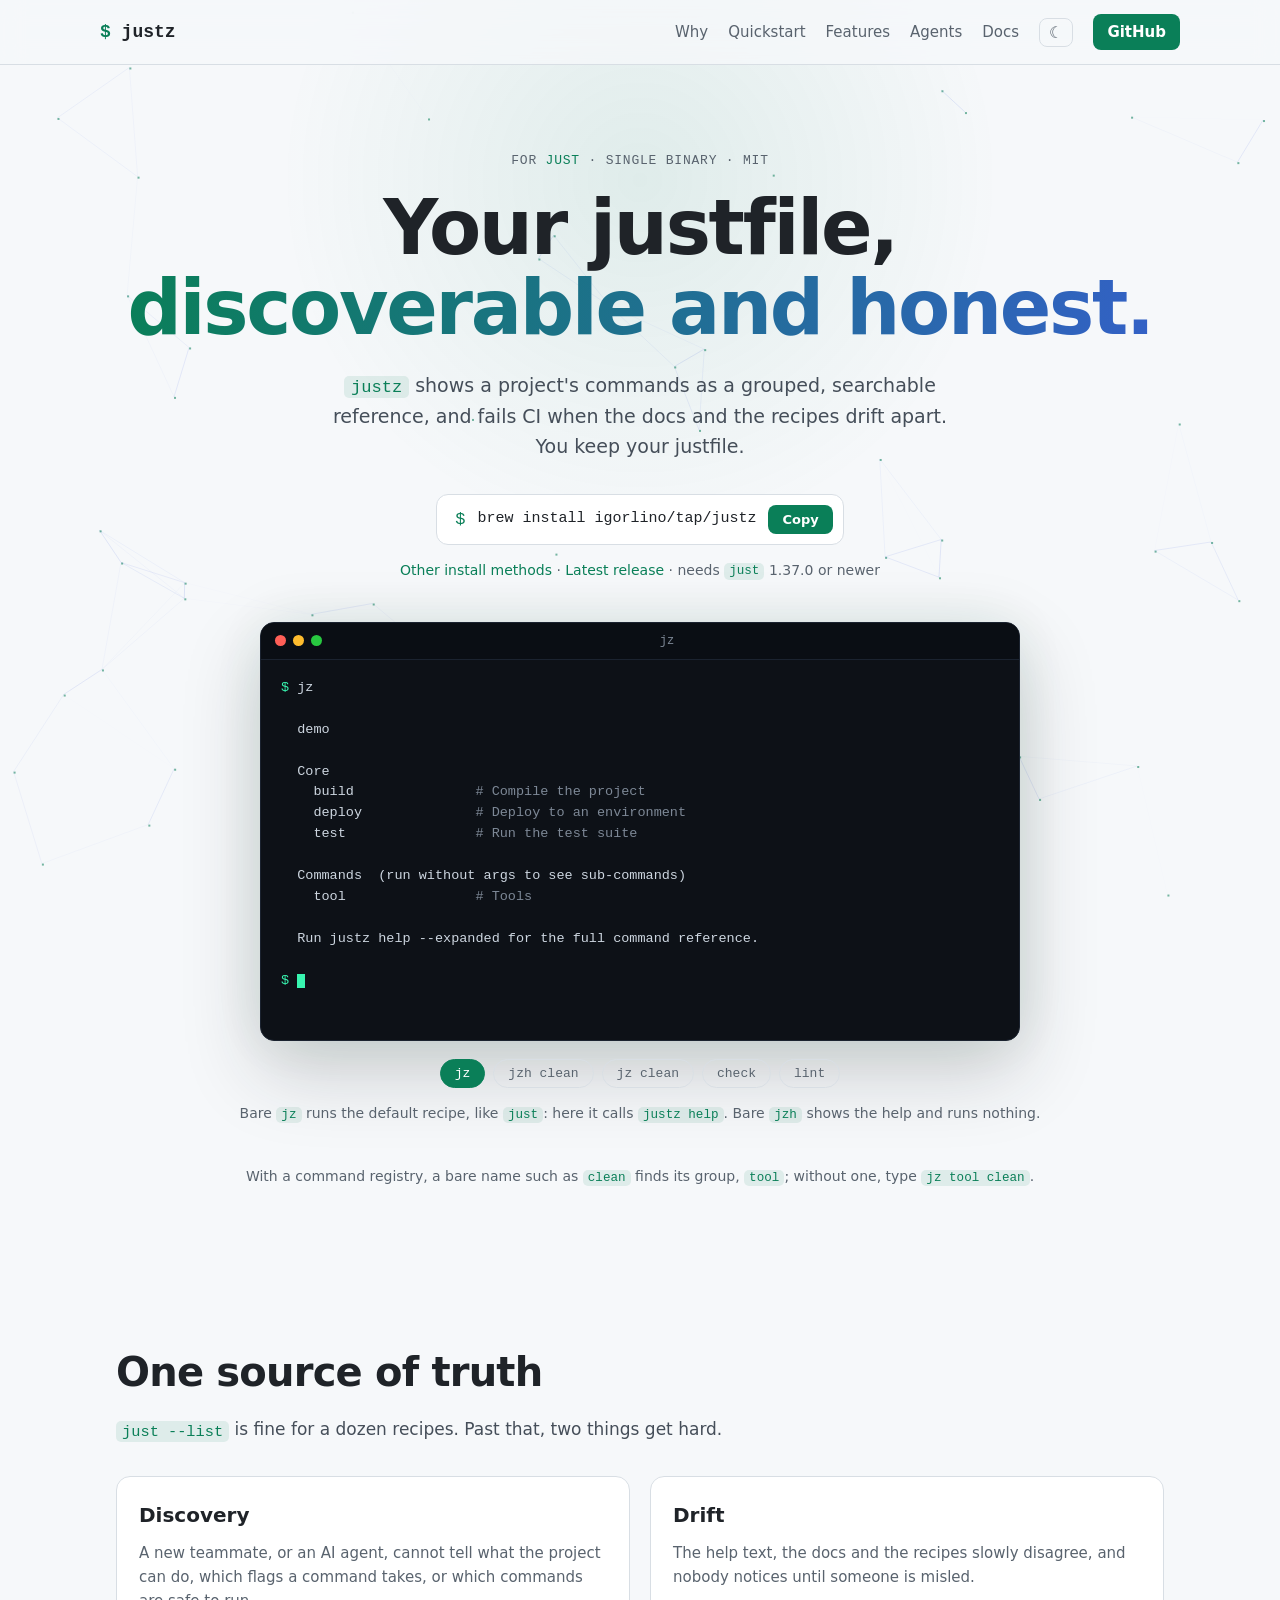
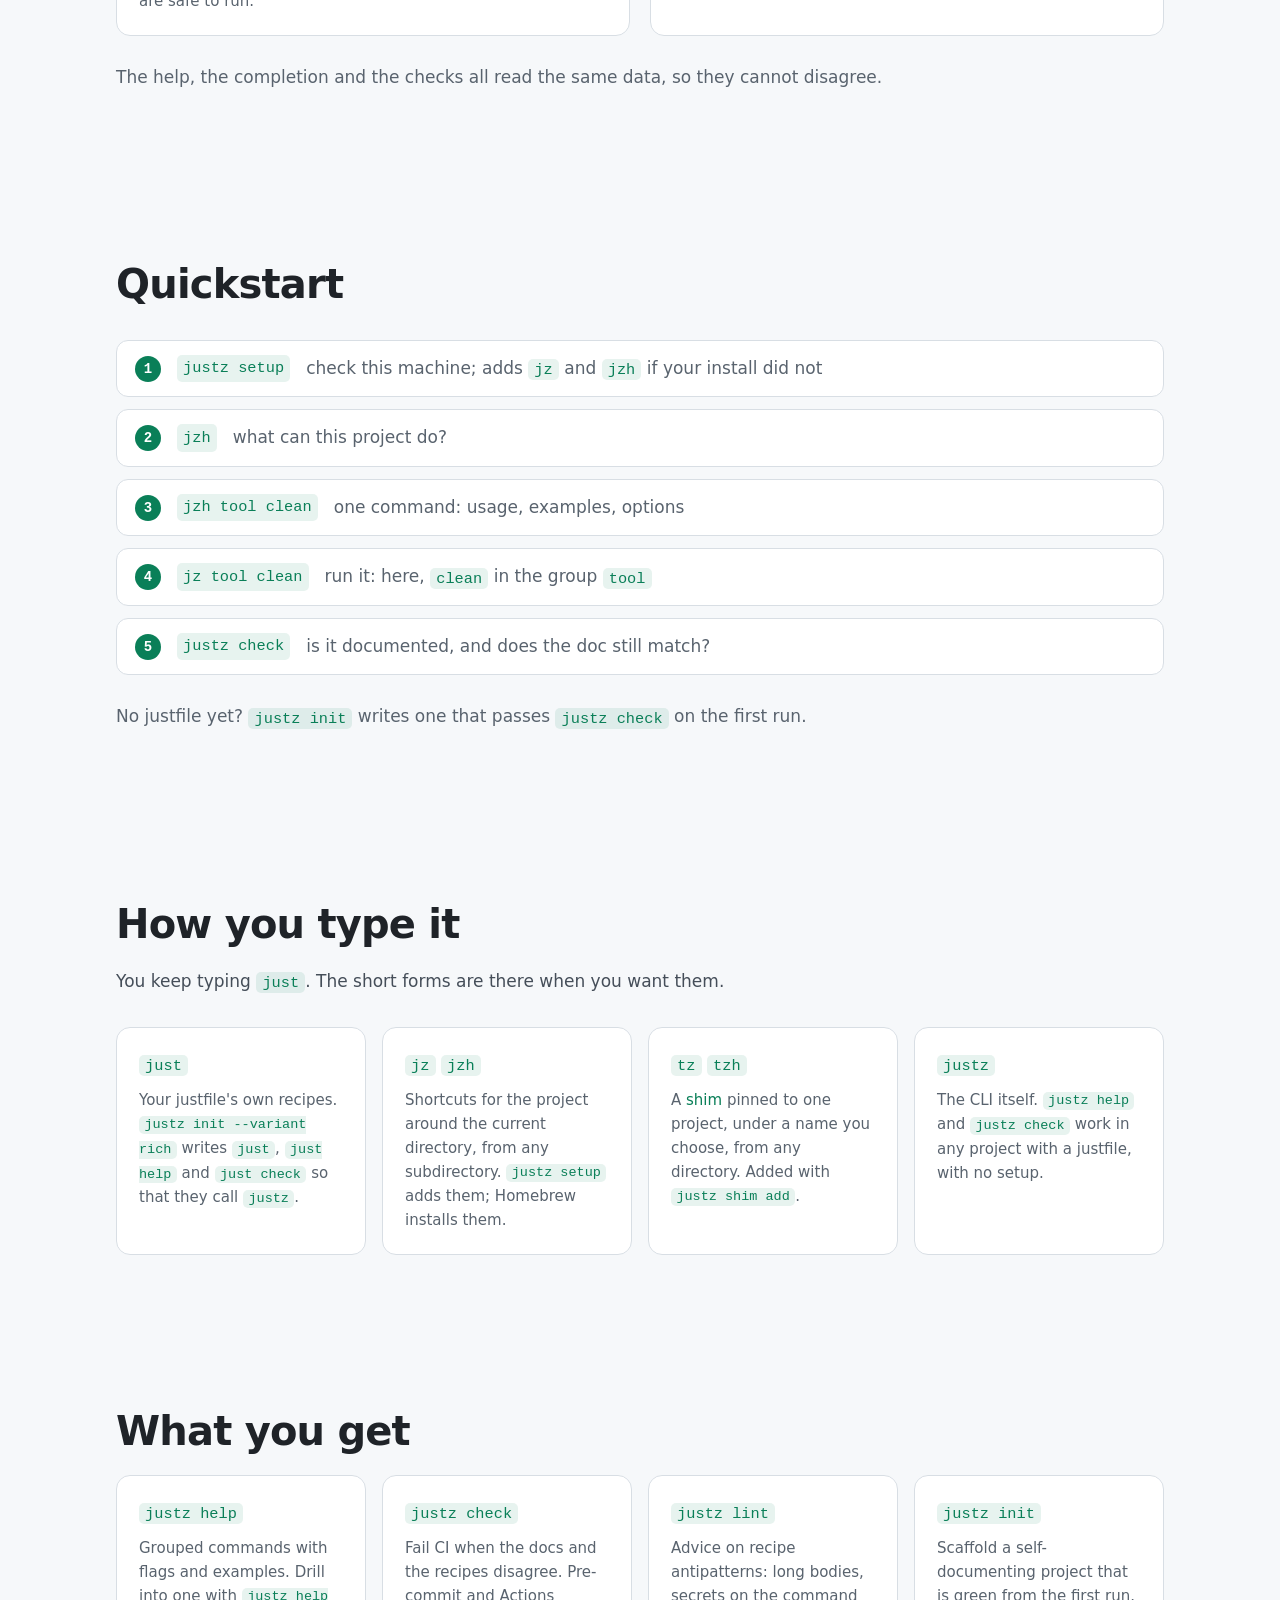
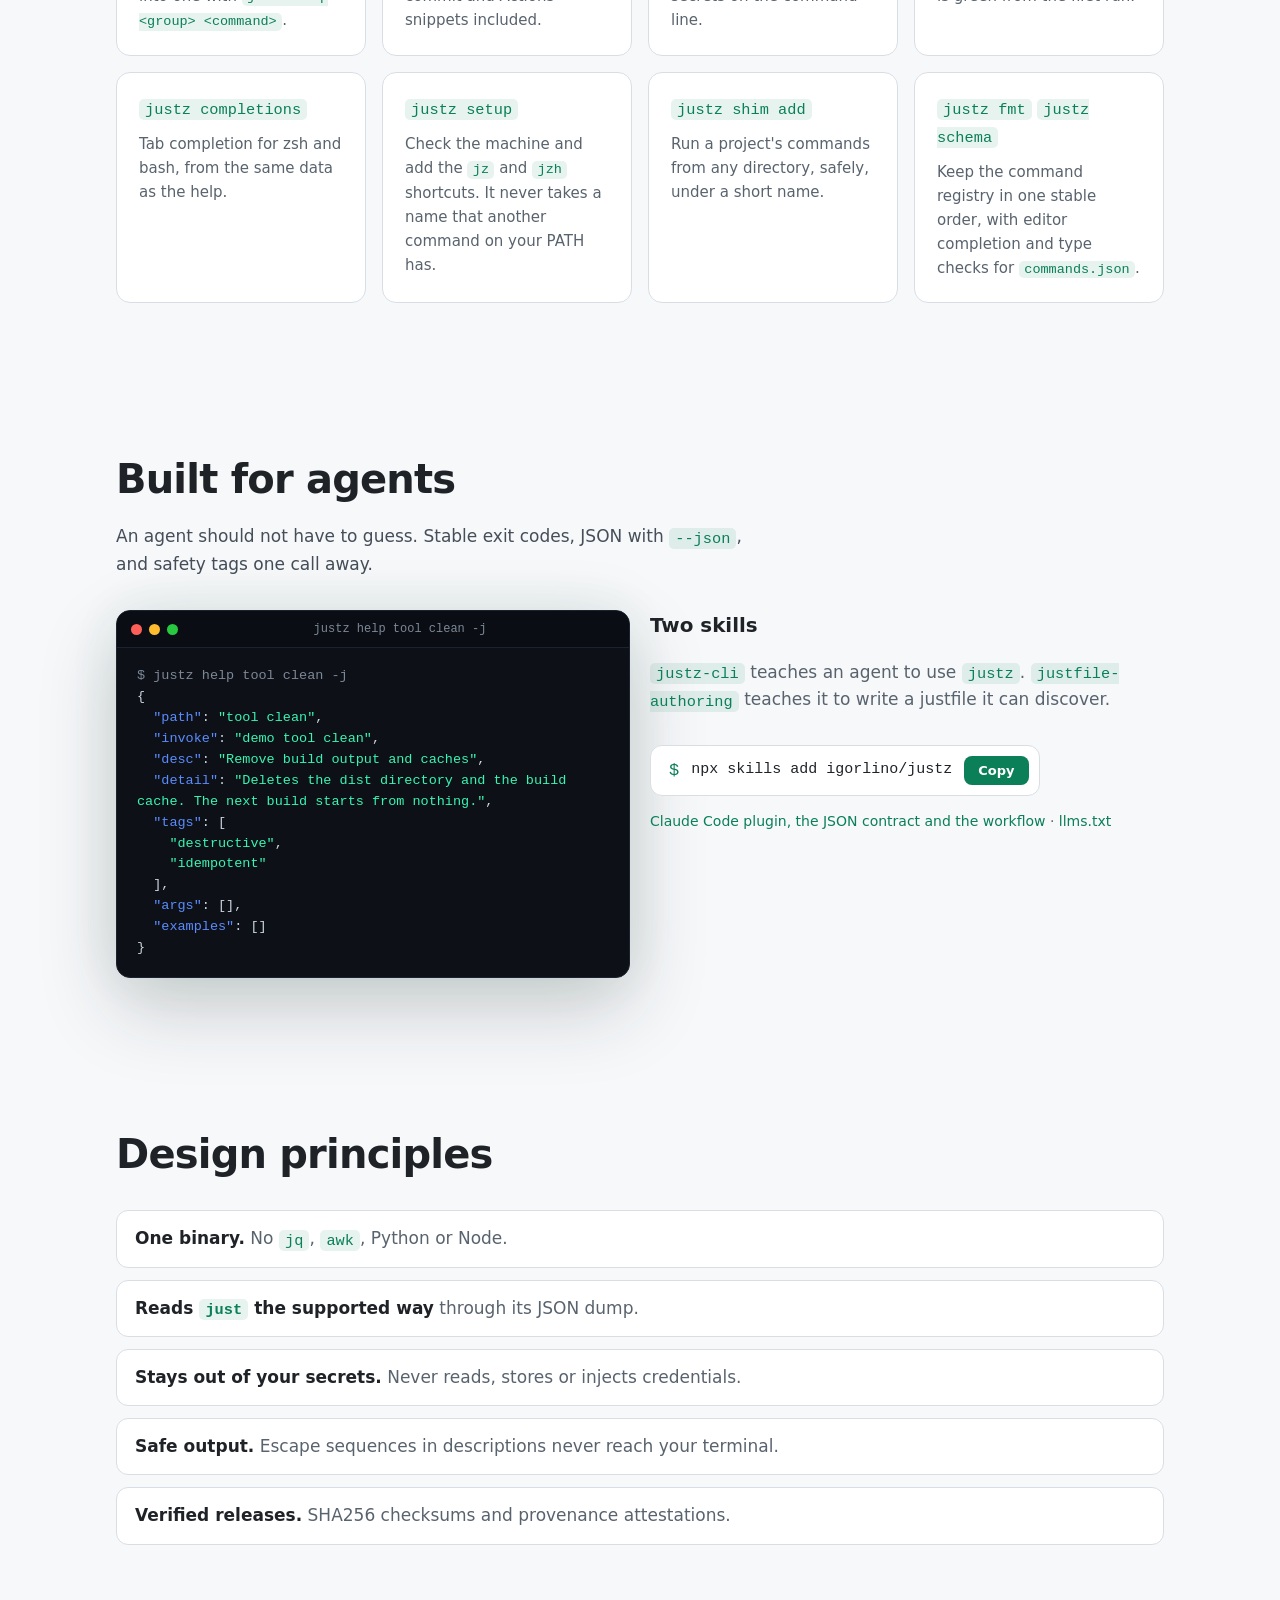
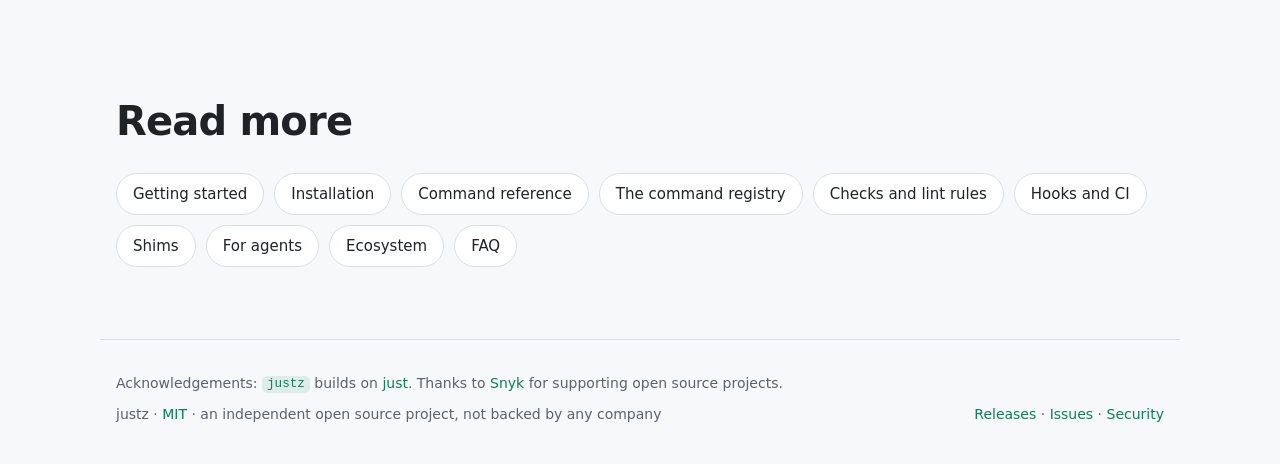
==== commit e7a23e4e: "docs: add acknowledgements, and say the project is independent Snyk's program for open source projec" ====
--- a/site/index.html
+++ b/site/index.html
@@ -171,7 +171,8 @@
 </main>
 
 <footer>
-  <span>justz · <a href="https://github.com/igorlino/justz/blob/main/LICENSE">MIT</a></span>
+  <span class="ack">Acknowledgements: <code>justz</code> builds on <a href="https://github.com/casey/just">just</a>. Thanks to <a href="https://snyk.io">Snyk</a> for supporting open source projects.</span>
+  <span>justz · <a href="https://github.com/igorlino/justz/blob/main/LICENSE">MIT</a> · an independent open source project, not backed by any company</span>
   <span><a href="https://github.com/igorlino/justz/releases">Releases</a> · <a href="https://github.com/igorlino/justz/issues">Issues</a> · <a href="https://github.com/igorlino/justz/blob/main/SECURITY.md">Security</a></span>
 </footer>
 
--- a/site/style.css
+++ b/site/style.css
@@ -99,6 +99,7 @@
 .links{display:flex;flex-wrap:wrap;gap:10px;margin-top:20px}
 .links a{border:1px solid var(--line);border-radius:999px;padding:8px 16px;color:var(--fg);font-size:15px;background:var(--panel);transition:.2s}
 .links a:hover{border-color:var(--accent);color:var(--accent);text-decoration:none;transform:translateY(-2px)}
+footer .ack{flex-basis:100%}
 footer{display:flex;justify-content:space-between;flex-wrap:wrap;gap:8px;padding:32px 16px 48px;border-top:1px solid var(--line);color:var(--dim);font-size:14px}
 .reveal{opacity:0;transform:translateY(28px);transition:opacity .7s,transform .7s}
 .reveal.in{opacity:1;transform:none}
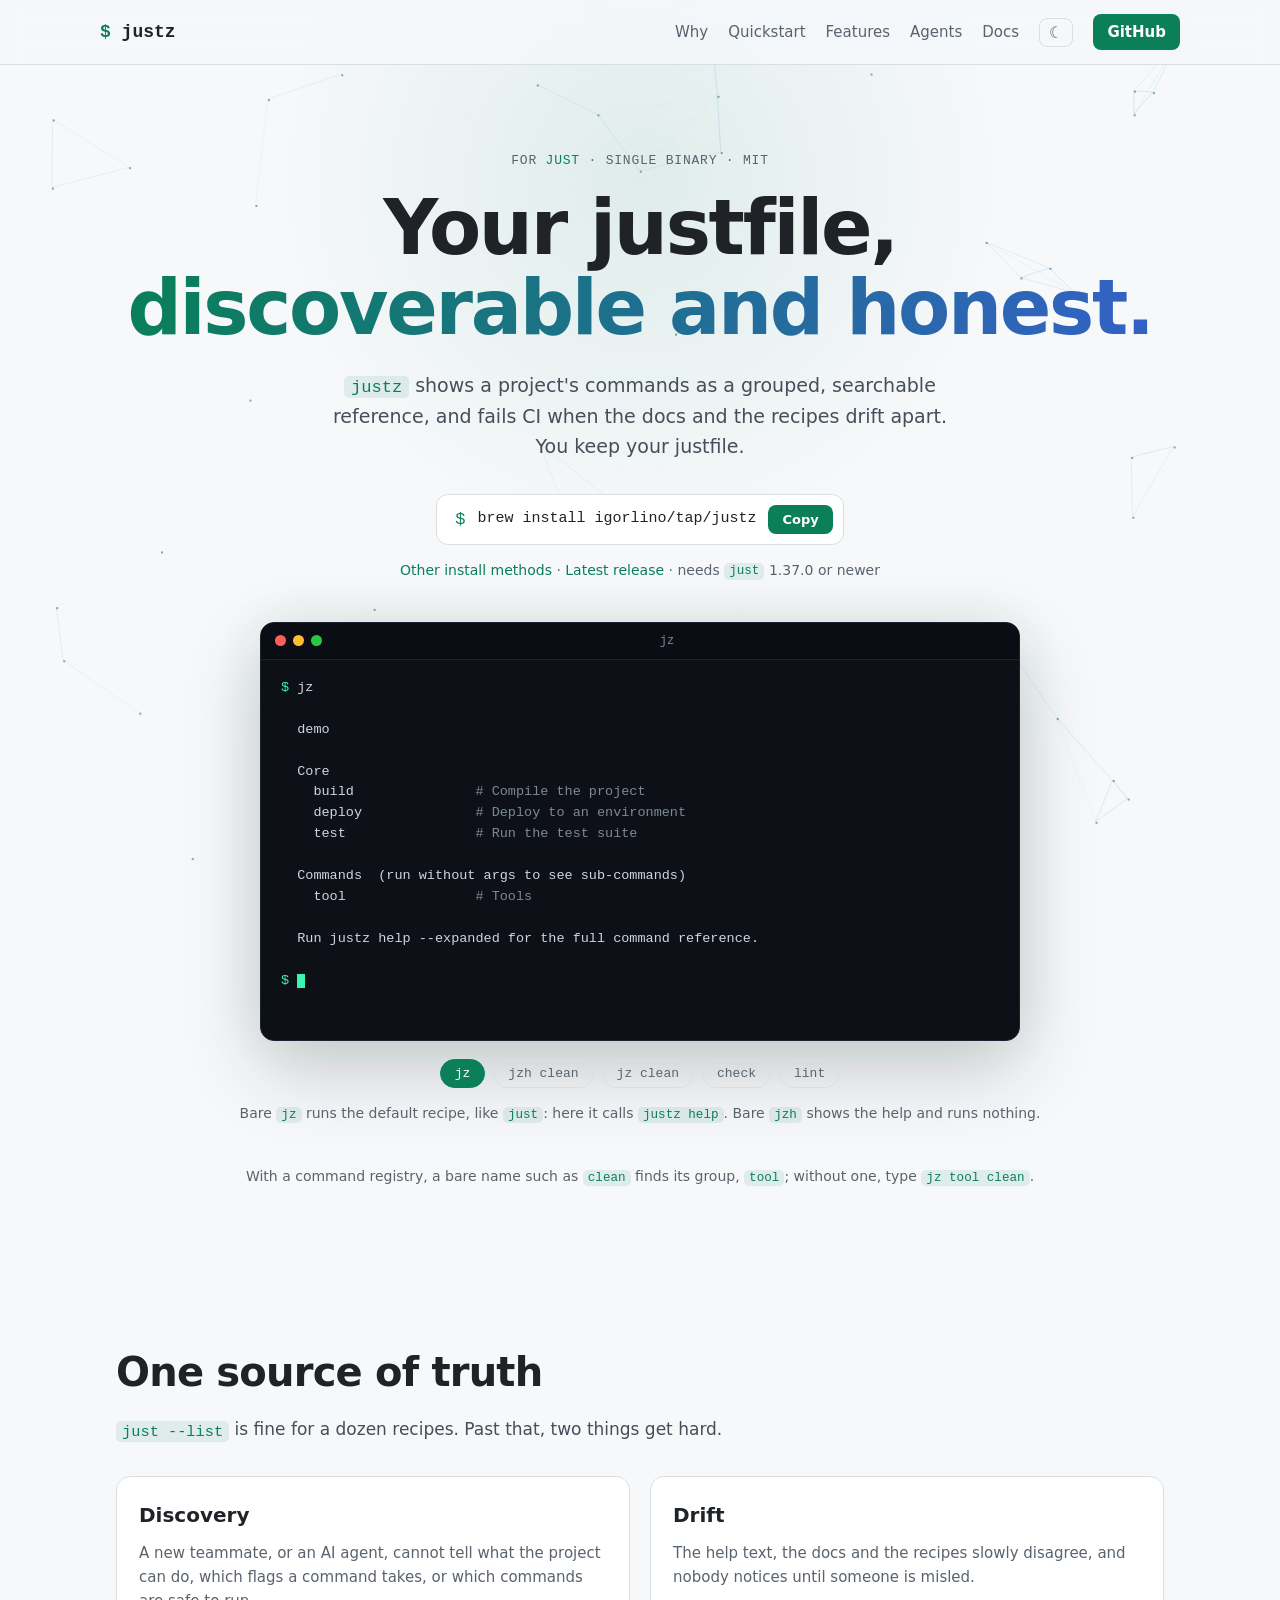
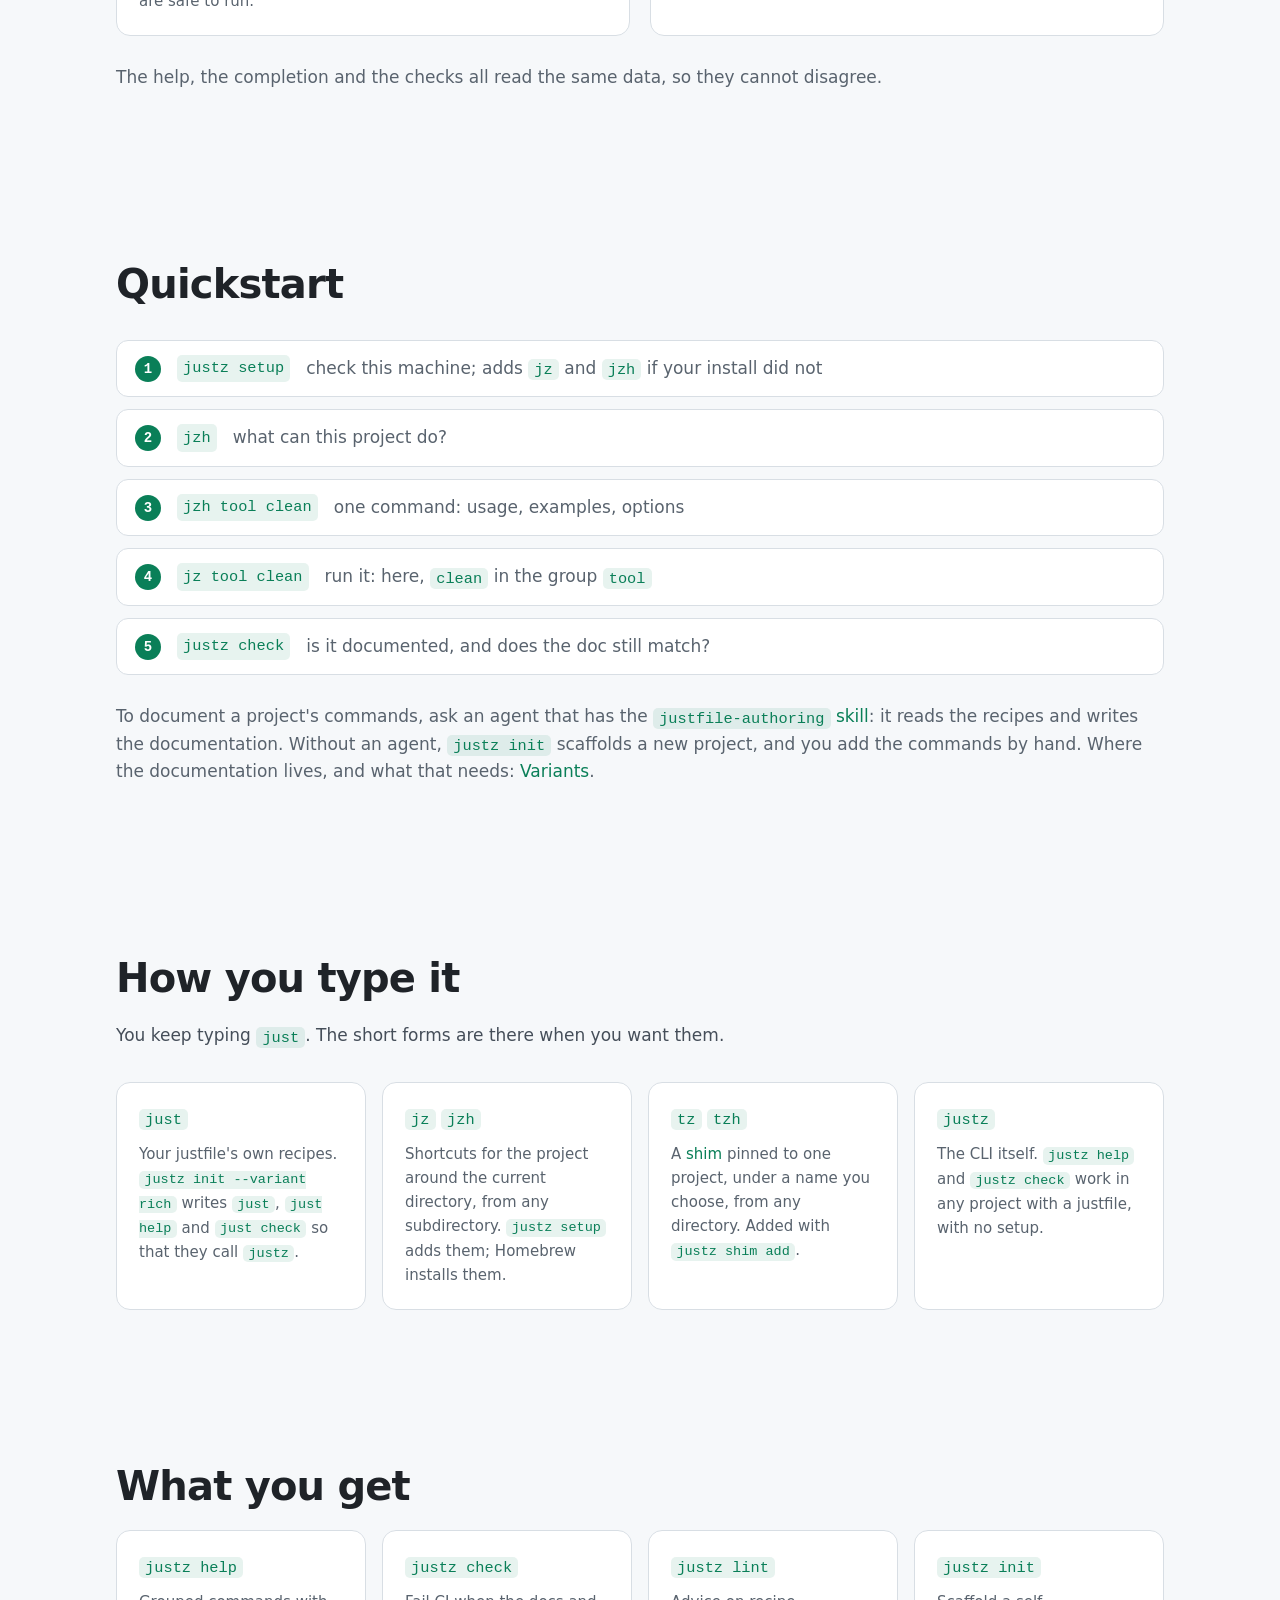
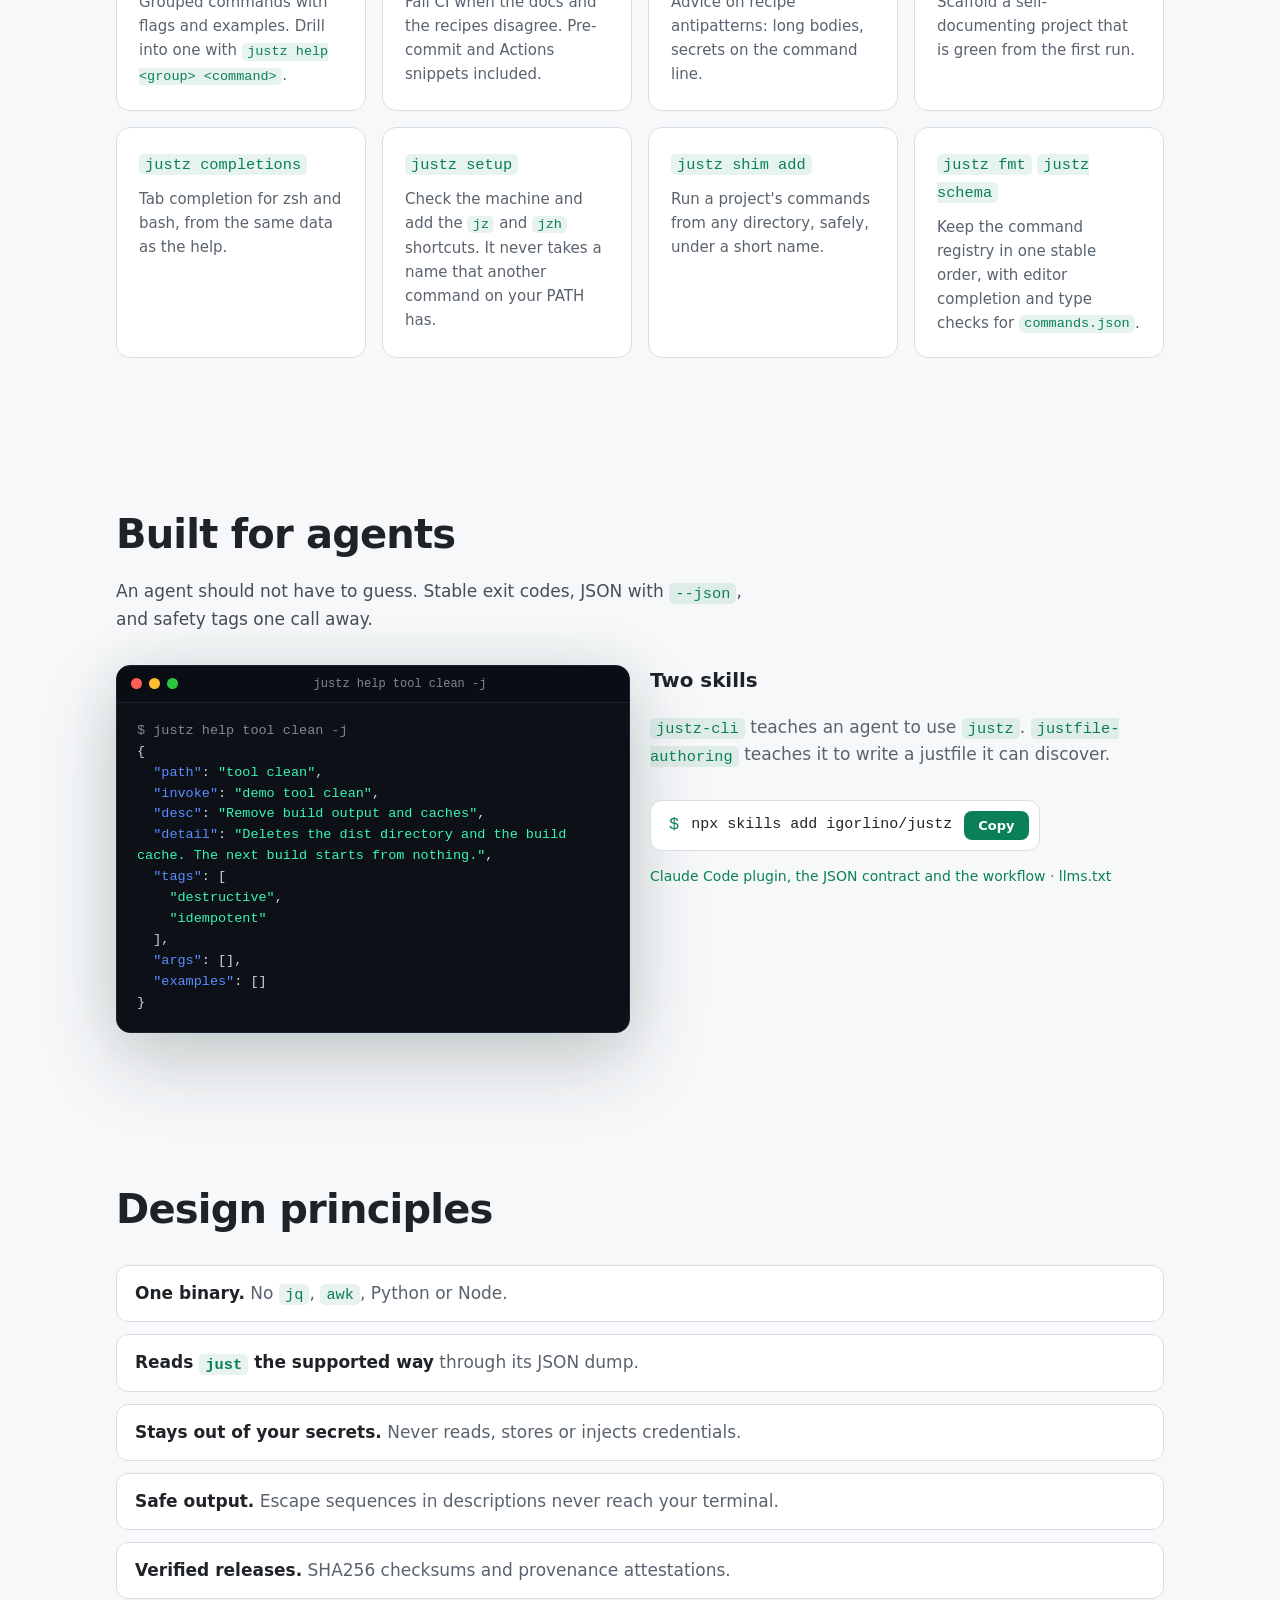
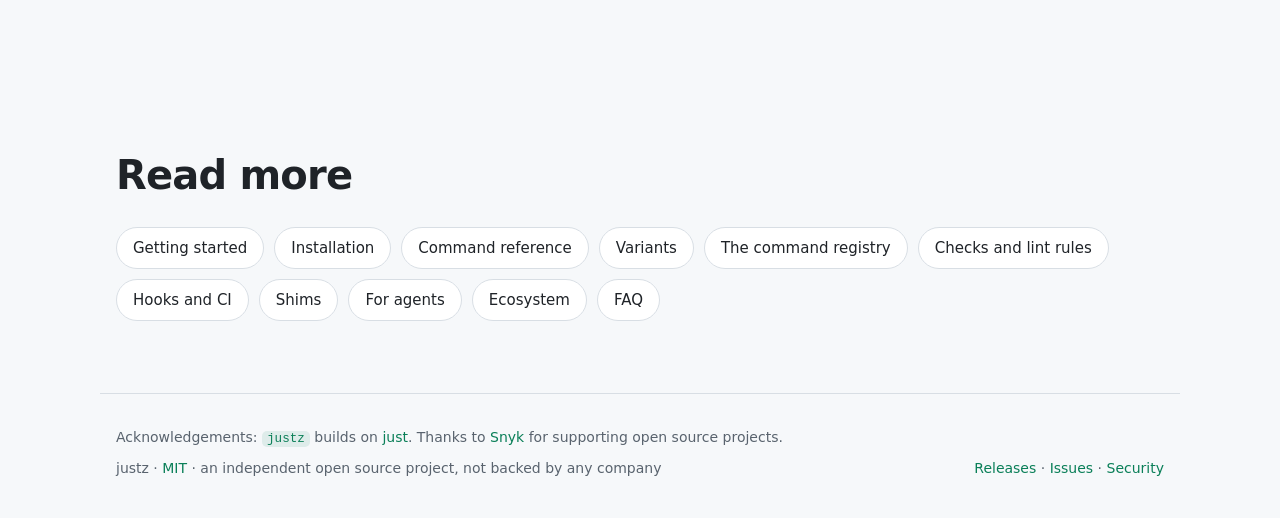
==== commit 9f2b796c: "feat(init)!: choose the variant by dependency, and default to rich The documentation variant was cho" ====
--- a/site/index.html
+++ b/site/index.html
@@ -93,7 +93,7 @@
       <li><code>jz tool clean</code><span>run it: here, <code>clean</code> in the group <code>tool</code></span></li>
       <li><code>justz check</code><span>is it documented, and does the doc still match?</span></li>
     </ol>
-    <p class="note">No justfile yet? <code>justz init</code> writes one that passes <code>justz check</code> on the first run.</p>
+    <p class="note">To document a project's commands, ask an agent that has the <a href="#agents"><code>justfile-authoring</code> skill</a>: it reads the recipes and writes the documentation. Without an agent, <code>justz init</code> scaffolds a new project, and you add the commands by hand. Where the documentation lives, and what that needs: <a href="https://github.com/igorlino/justz/blob/main/docs/variants.md">Variants</a>.</p>
   </section>
 
   <section id="type" class="reveal">
@@ -159,6 +159,7 @@
       <a href="https://github.com/igorlino/justz/blob/main/docs/getting-started.md">Getting started</a>
       <a href="https://github.com/igorlino/justz/blob/main/docs/installation.md">Installation</a>
       <a href="https://github.com/igorlino/justz/blob/main/docs/commands.md">Command reference</a>
+      <a href="https://github.com/igorlino/justz/blob/main/docs/variants.md">Variants</a>
       <a href="https://github.com/igorlino/justz/blob/main/docs/registry.md">The command registry</a>
       <a href="https://github.com/igorlino/justz/blob/main/docs/checks.md">Checks and lint rules</a>
       <a href="https://github.com/igorlino/justz/blob/main/docs/hooks-and-ci.md">Hooks and CI</a>
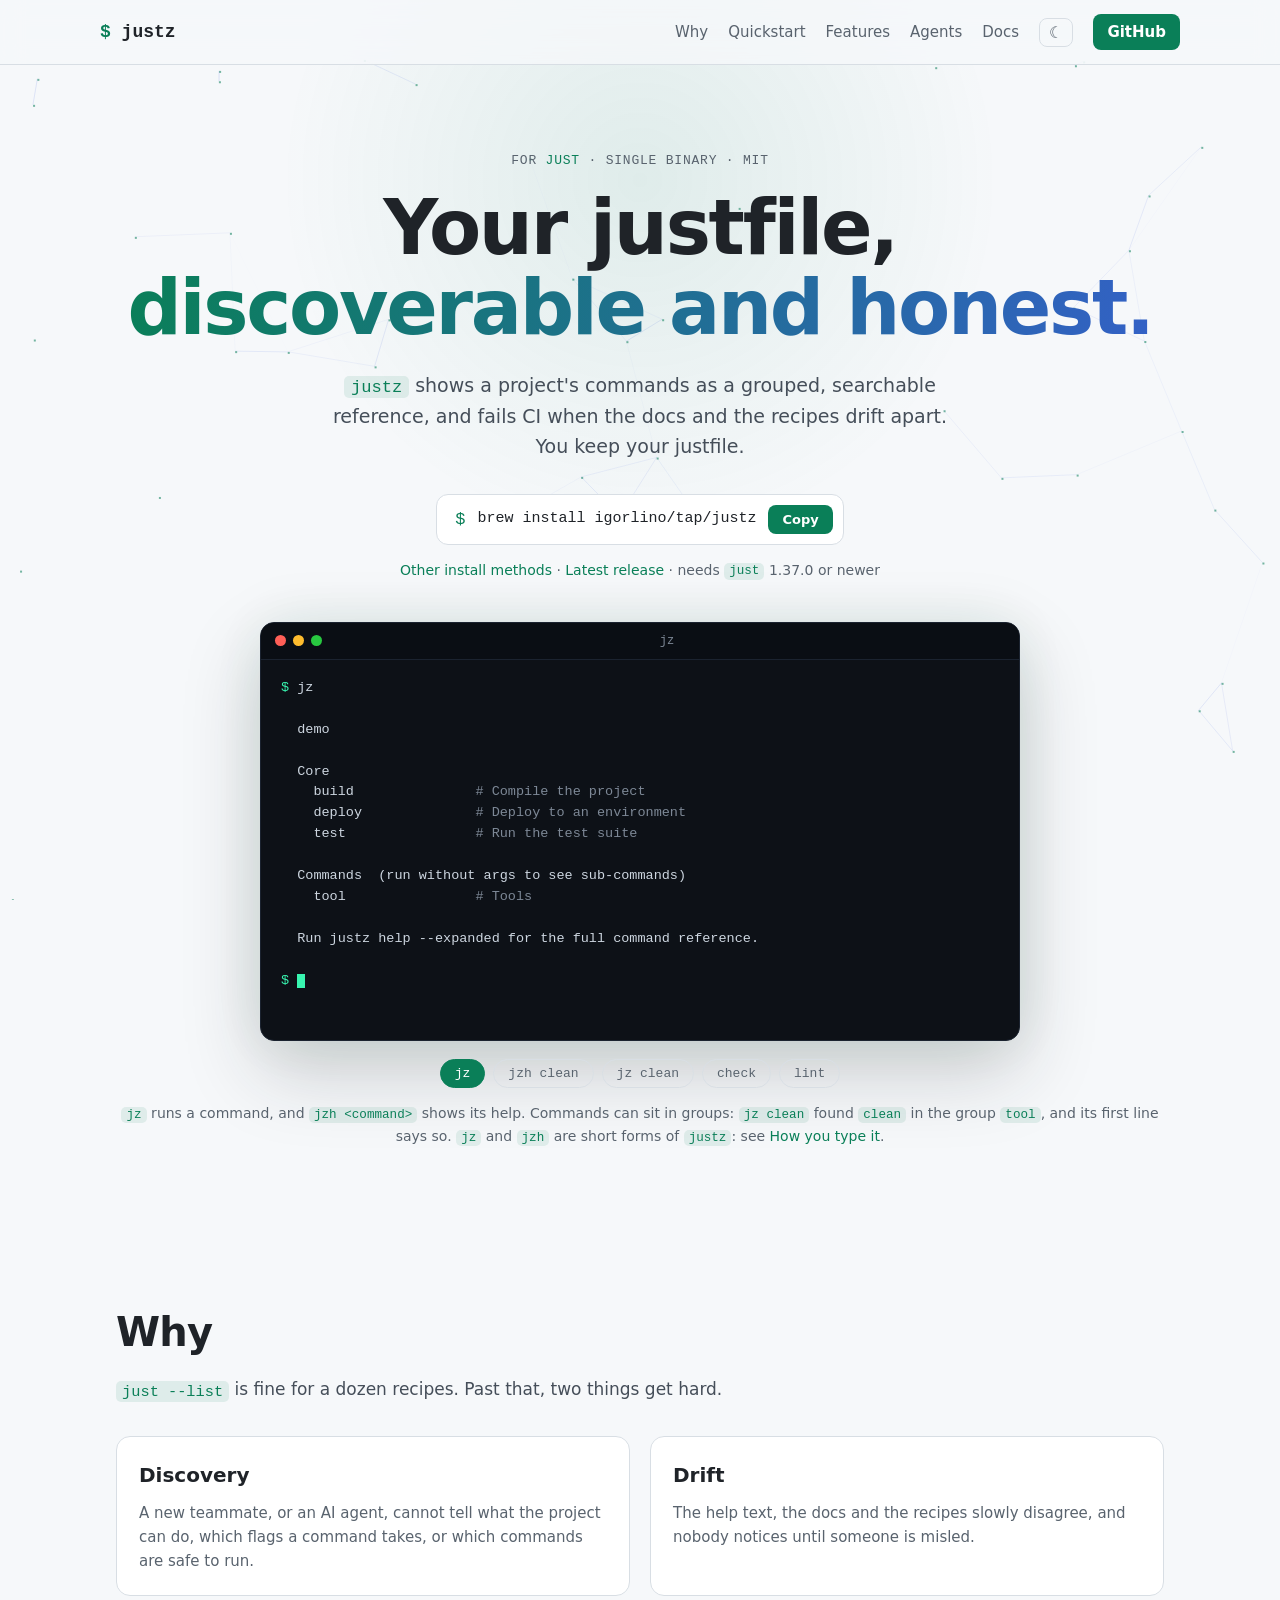
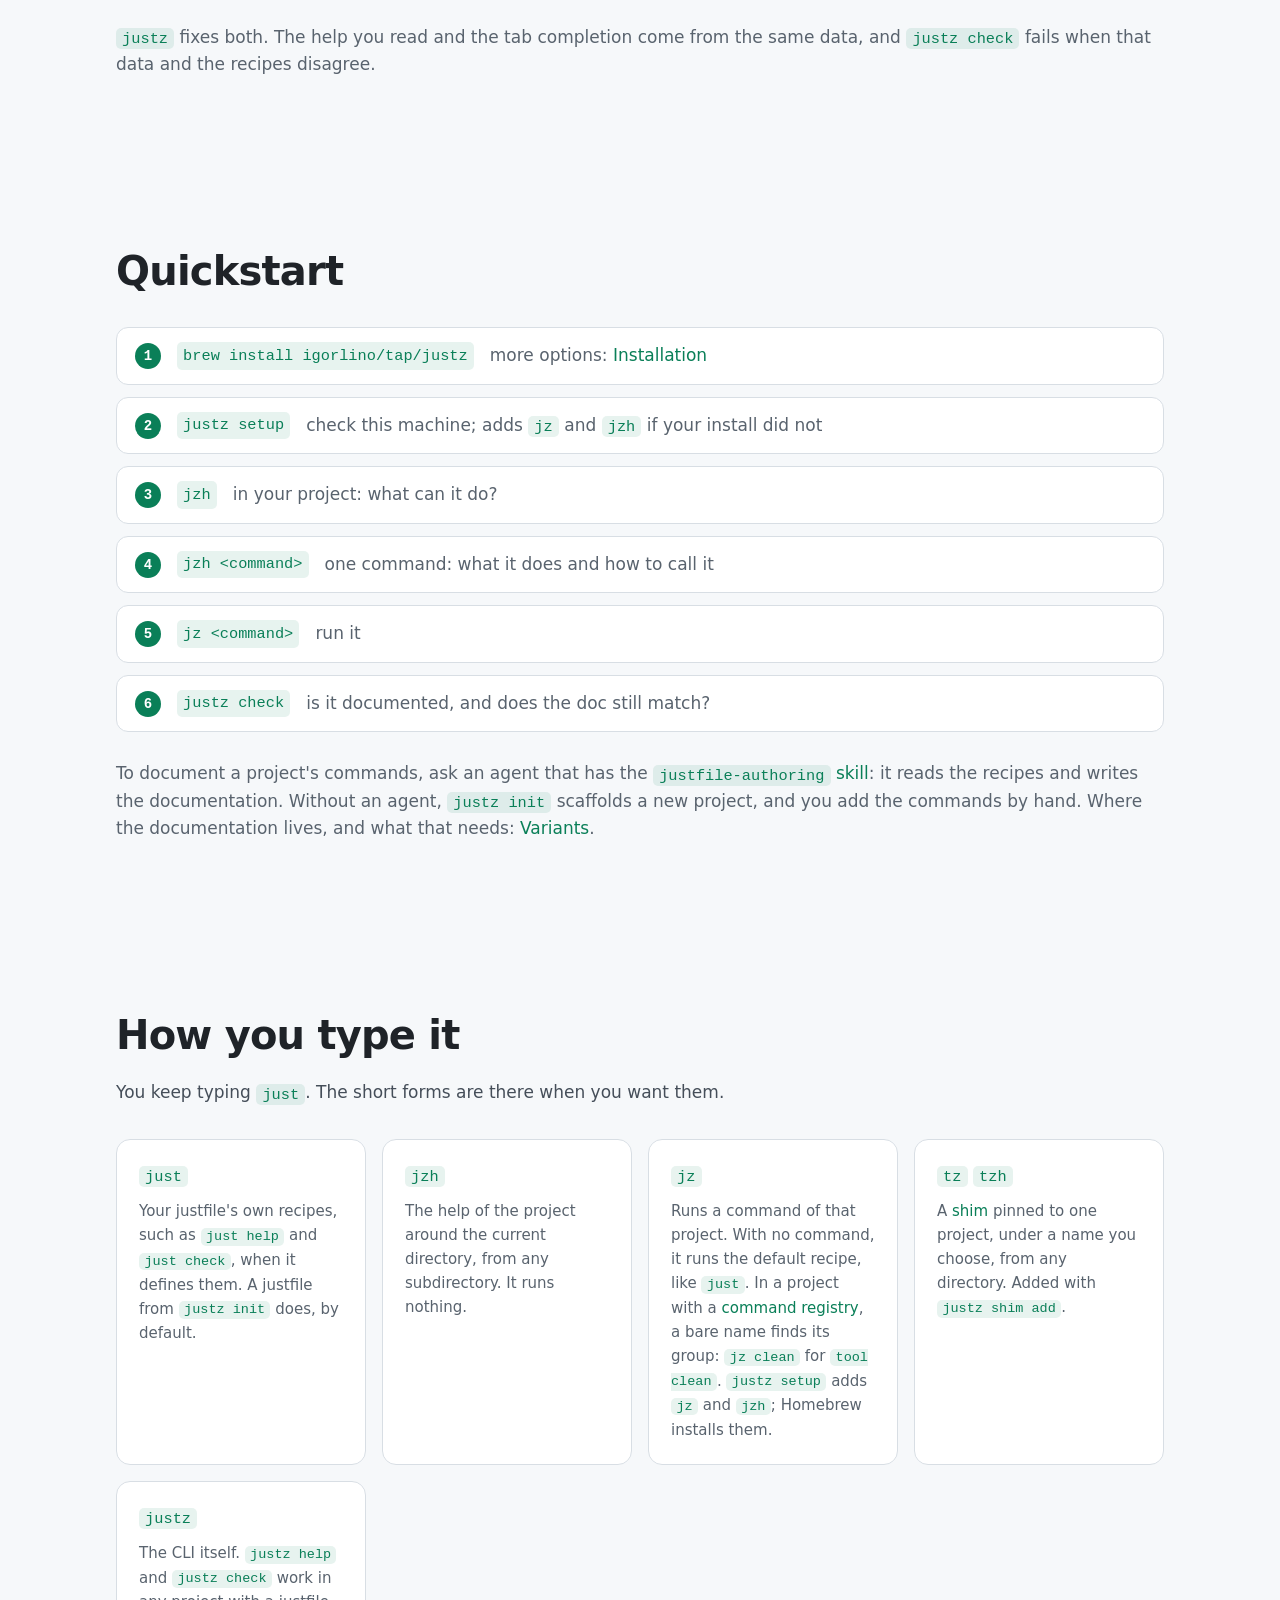
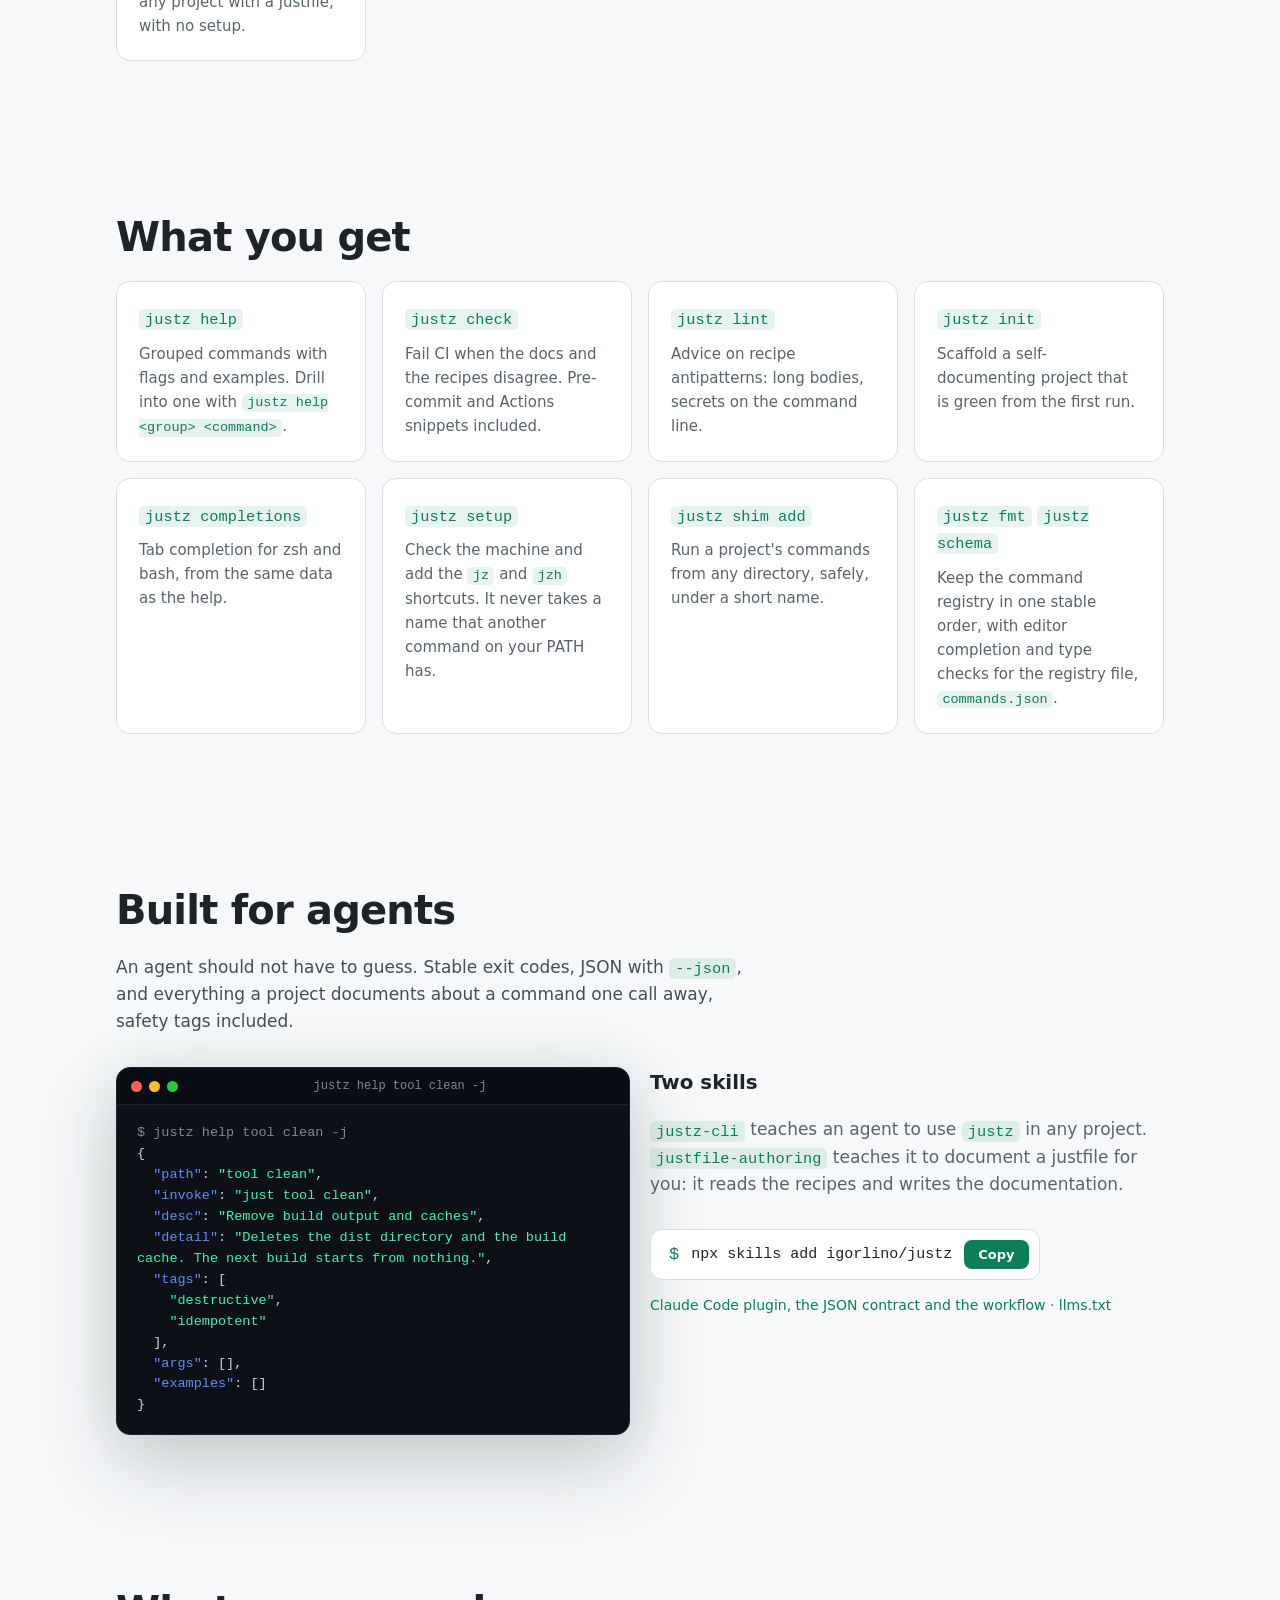
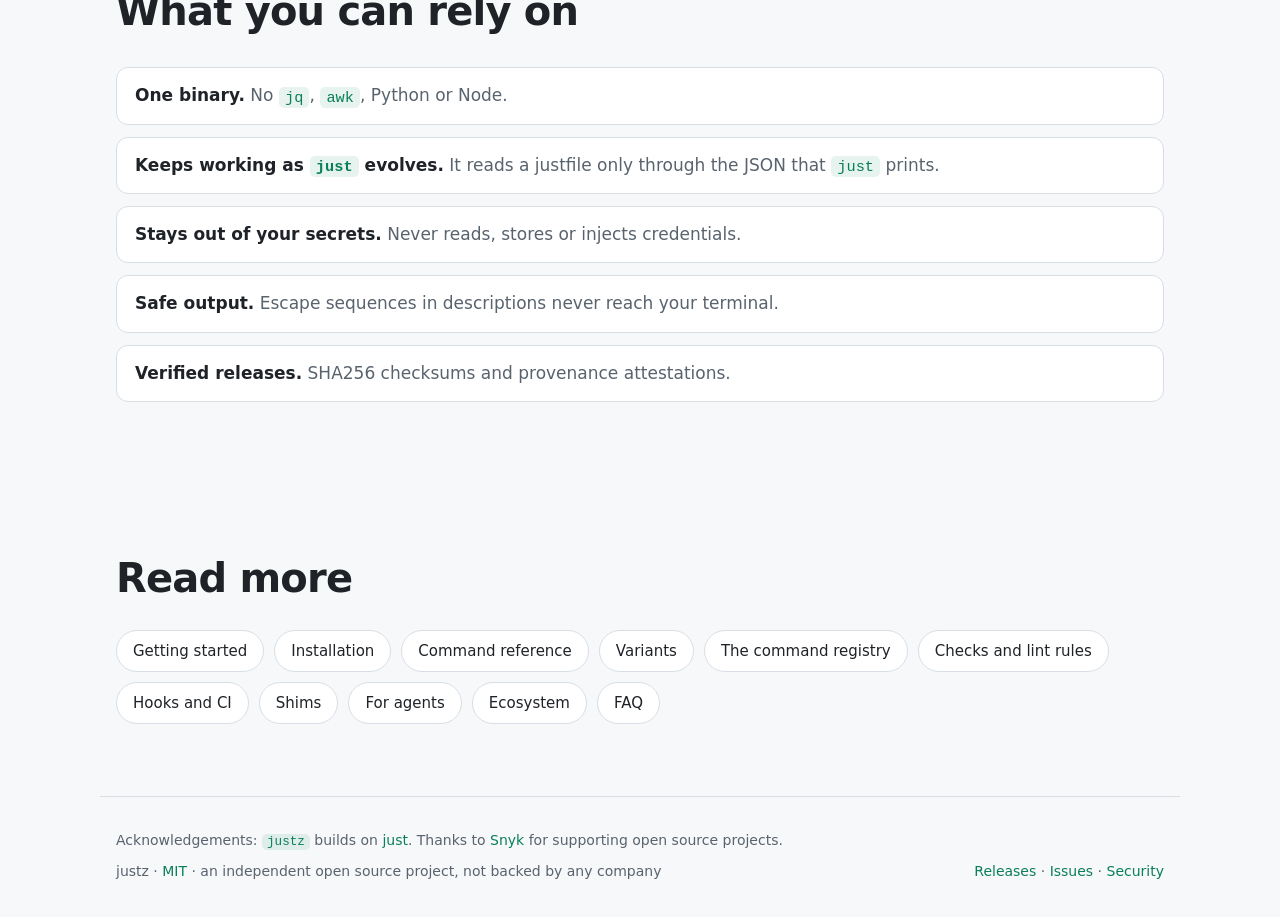
==== commit a981d9cf: "docs: speak to the user in the README and on the website, and fix the demo The README and the websit" ====
--- a/site/index.html
+++ b/site/index.html
@@ -64,12 +64,11 @@
       <button type="button" role="tab" aria-controls="term">check</button>
       <button type="button" role="tab" aria-controls="term">lint</button>
     </div>
-    <p class="sub">Bare <code>jz</code> runs the default recipe, like <code>just</code>: here it calls <code>justz help</code>. Bare <code>jzh</code> shows the help and runs nothing.</p>
-    <p class="sub">With a command registry, a bare name such as <code>clean</code> finds its group, <code>tool</code>; without one, type <code>jz tool clean</code>.</p>
+    <p class="sub"><code>jz</code> runs a command, and <code>jzh &lt;command&gt;</code> shows its help. Commands can sit in groups: <code>jz clean</code> found <code>clean</code> in the group <code>tool</code>, and its first line says so. <code>jz</code> and <code>jzh</code> are short forms of <code>justz</code>: see <a href="#type">How you type it</a>.</p>
   </section>
 
   <section id="why" class="reveal">
-    <h2>One source of truth</h2>
+    <h2>Why</h2>
     <p class="sect-lede"><code>just --list</code> is fine for a dozen recipes. Past that, two things get hard.</p>
     <div class="cols">
       <article class="card spot">
@@ -81,16 +80,17 @@
         <p>The help text, the docs and the recipes slowly disagree, and nobody notices until someone is misled.</p>
       </article>
     </div>
-    <p class="note">The help, the completion and the checks all read the same data, so they cannot disagree.</p>
+    <p class="note"><code>justz</code> fixes both. The help you read and the tab completion come from the same data, and <code>justz check</code> fails when that data and the recipes disagree.</p>
   </section>
 
   <section id="start" class="reveal">
     <h2>Quickstart</h2>
     <ol class="steps">
+      <li><code>brew install igorlino/tap/justz</code><span>more options: <a href="https://github.com/igorlino/justz/blob/main/docs/installation.md">Installation</a></span></li>
       <li><code>justz setup</code><span>check this machine; adds <code>jz</code> and <code>jzh</code> if your install did not</span></li>
-      <li><code>jzh</code><span>what can this project do?</span></li>
-      <li><code>jzh tool clean</code><span>one command: usage, examples, options</span></li>
-      <li><code>jz tool clean</code><span>run it: here, <code>clean</code> in the group <code>tool</code></span></li>
+      <li><code>jzh</code><span>in your project: what can it do?</span></li>
+      <li><code>jzh &lt;command&gt;</code><span>one command: what it does and how to call it</span></li>
+      <li><code>jz &lt;command&gt;</code><span>run it</span></li>
       <li><code>justz check</code><span>is it documented, and does the doc still match?</span></li>
     </ol>
     <p class="note">To document a project's commands, ask an agent that has the <a href="#agents"><code>justfile-authoring</code> skill</a>: it reads the recipes and writes the documentation. Without an agent, <code>justz init</code> scaffolds a new project, and you add the commands by hand. Where the documentation lives, and what that needs: <a href="https://github.com/igorlino/justz/blob/main/docs/variants.md">Variants</a>.</p>
@@ -100,8 +100,9 @@
     <h2>How you type it</h2>
     <p class="sect-lede">You keep typing <code>just</code>. The short forms are there when you want them.</p>
     <div class="grid">
-      <article class="card spot"><code>just</code><p>Your justfile's own recipes. <code>justz init --variant rich</code> writes <code>just</code>, <code>just help</code> and <code>just check</code> so that they call <code>justz</code>.</p></article>
-      <article class="card spot"><code>jz</code> <code>jzh</code><p>Shortcuts for the project around the current directory, from any subdirectory. <code>justz setup</code> adds them; Homebrew installs them.</p></article>
+      <article class="card spot"><code>just</code><p>Your justfile's own recipes, such as <code>just help</code> and <code>just check</code>, when it defines them. A justfile from <code>justz init</code> does, by default.</p></article>
+      <article class="card spot"><code>jzh</code><p>The help of the project around the current directory, from any subdirectory. It runs nothing.</p></article>
+      <article class="card spot"><code>jz</code><p>Runs a command of that project. With no command, it runs the default recipe, like <code>just</code>. In a project with a <a href="https://github.com/igorlino/justz/blob/main/docs/variants.md">command registry</a>, a bare name finds its group: <code>jz clean</code> for <code>tool clean</code>. <code>justz setup</code> adds <code>jz</code> and <code>jzh</code>; Homebrew installs them.</p></article>
       <article class="card spot"><code>tz</code> <code>tzh</code><p>A <a href="https://github.com/igorlino/justz/blob/main/docs/shims.md">shim</a> pinned to one project, under a name you choose, from any directory. Added with <code>justz shim add</code>.</p></article>
       <article class="card spot"><code>justz</code><p>The CLI itself. <code>justz help</code> and <code>justz check</code> work in any project with a justfile, with no setup.</p></article>
     </div>
@@ -117,13 +118,13 @@
       <a class="card spot" href="https://github.com/igorlino/justz/blob/main/docs/commands.md"><code>justz completions</code><p>Tab completion for zsh and bash, from the same data as the help.</p></a>
       <a class="card spot" href="https://github.com/igorlino/justz/blob/main/docs/shims.md"><code>justz setup</code><p>Check the machine and add the <code>jz</code> and <code>jzh</code> shortcuts. It never takes a name that another command on your PATH has.</p></a>
       <a class="card spot" href="https://github.com/igorlino/justz/blob/main/docs/shims.md"><code>justz shim add</code><p>Run a project's commands from any directory, safely, under a short name.</p></a>
-      <a class="card spot" href="https://github.com/igorlino/justz/blob/main/docs/registry.md"><code>justz fmt</code> <code>justz schema</code><p>Keep the command registry in one stable order, with editor completion and type checks for <code>commands.json</code>.</p></a>
+      <a class="card spot" href="https://github.com/igorlino/justz/blob/main/docs/registry.md"><code>justz fmt</code> <code>justz schema</code><p>Keep the command registry in one stable order, with editor completion and type checks for the registry file, <code>commands.json</code>.</p></a>
     </div>
   </section>
 
   <section id="agents" class="reveal">
     <h2>Built for agents</h2>
-    <p class="sect-lede">An agent should not have to guess. Stable exit codes, JSON with <code>--json</code>, and safety tags one call away.</p>
+    <p class="sect-lede">An agent should not have to guess. Stable exit codes, JSON with <code>--json</code>, and everything a project documents about a command one call away, safety tags included.</p>
     <div class="split">
       <div class="term static">
         <div class="bar"><i></i><i></i><i></i><span>justz help tool clean -j</span></div>
@@ -131,7 +132,7 @@
       </div>
       <div class="side">
         <h3>Two skills</h3>
-        <p><code>justz-cli</code> teaches an agent to use <code>justz</code>. <code>justfile-authoring</code> teaches it to write a justfile it can discover.</p>
+        <p><code>justz-cli</code> teaches an agent to use <code>justz</code> in any project. <code>justfile-authoring</code> teaches it to document a justfile for you: it reads the recipes and writes the documentation.</p>
         <div class="install" data-copy="npx skills add igorlino/justz">
           <span class="prompt">$</span>
           <code>npx skills add igorlino/justz</code>
@@ -143,10 +144,10 @@
   </section>
 
   <section id="principles" class="reveal">
-    <h2>Design principles</h2>
+    <h2>What you can rely on</h2>
     <ul class="pills">
       <li class="spot"><b>One binary.</b> No <code>jq</code>, <code>awk</code>, Python or Node.</li>
-      <li class="spot"><b>Reads <code>just</code> the supported way</b> through its JSON dump.</li>
+      <li class="spot"><b>Keeps working as <code>just</code> evolves.</b> It reads a justfile only through the JSON that <code>just</code> prints.</li>
       <li class="spot"><b>Stays out of your secrets.</b> Never reads, stores or injects credentials.</li>
       <li class="spot"><b>Safe output.</b> Escape sequences in descriptions never reach your terminal.</li>
       <li class="spot"><b>Verified releases.</b> SHA256 checksums and provenance attestations.</li>
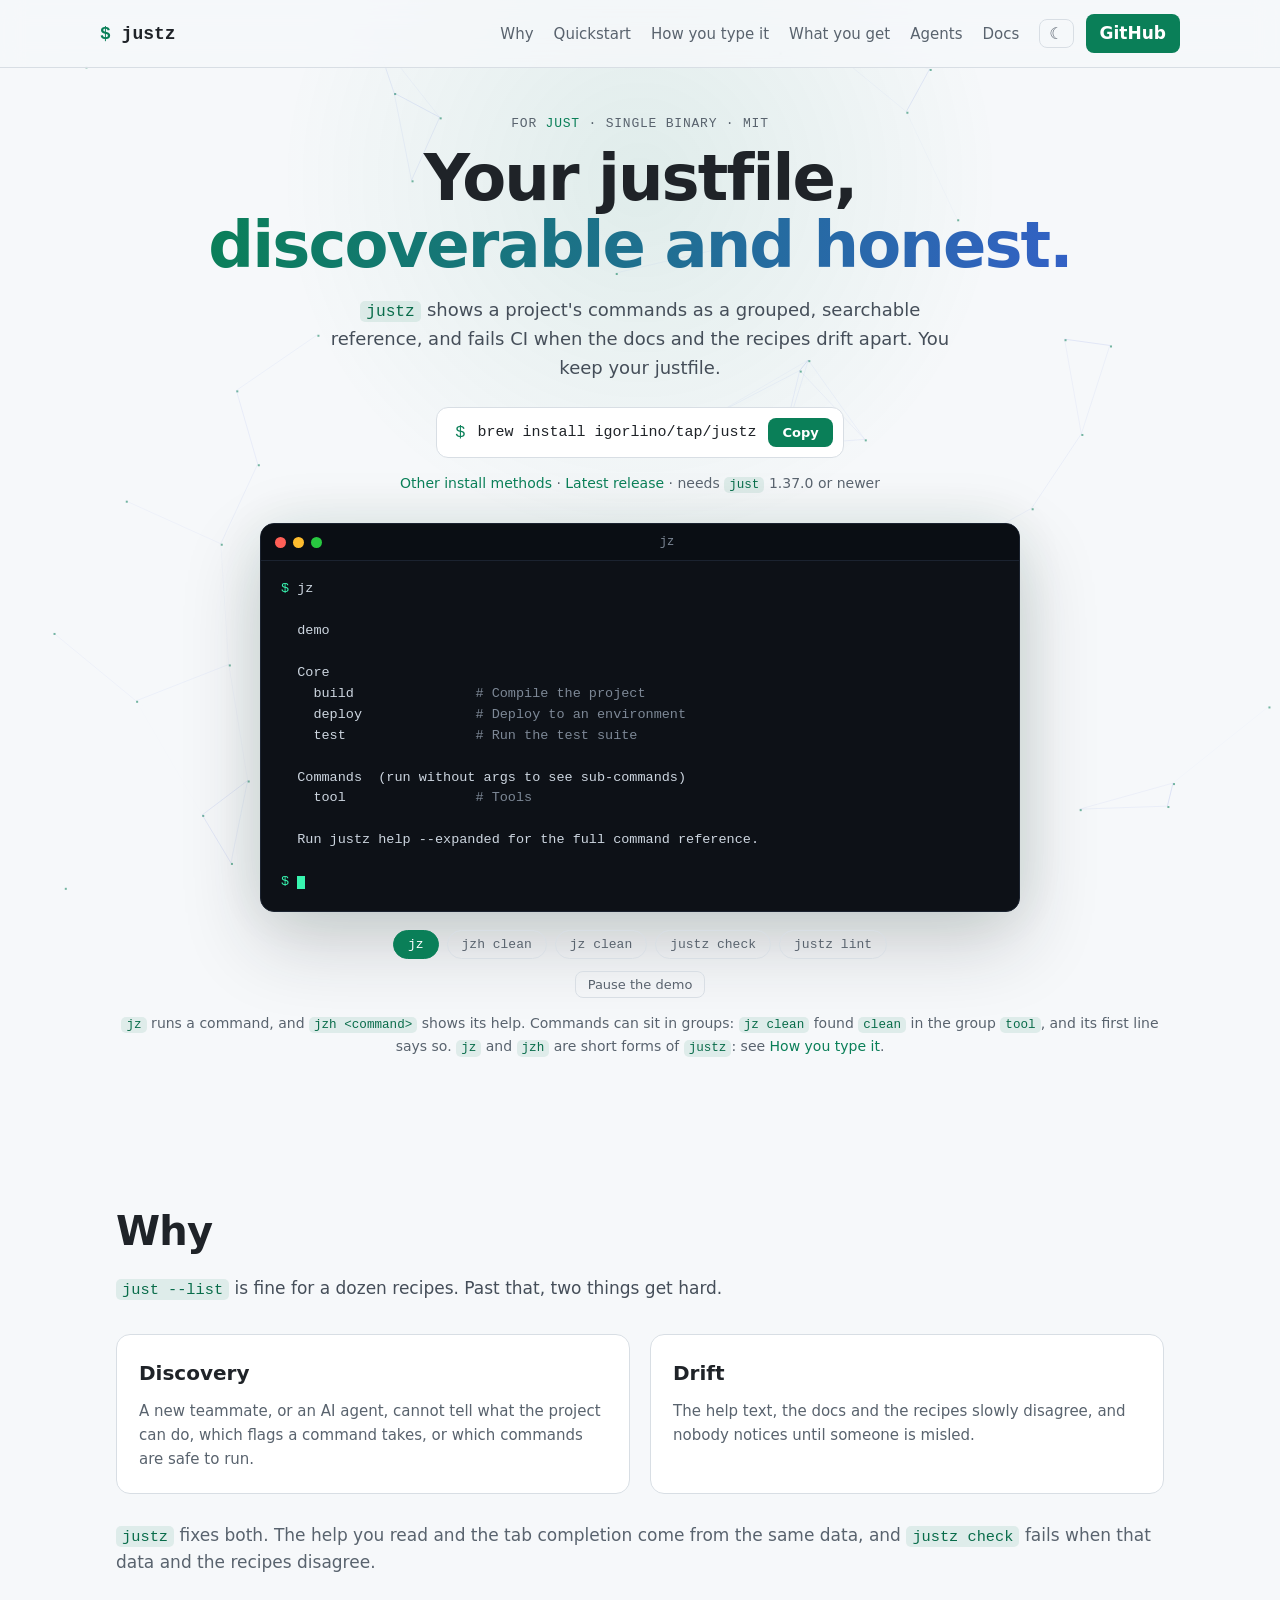
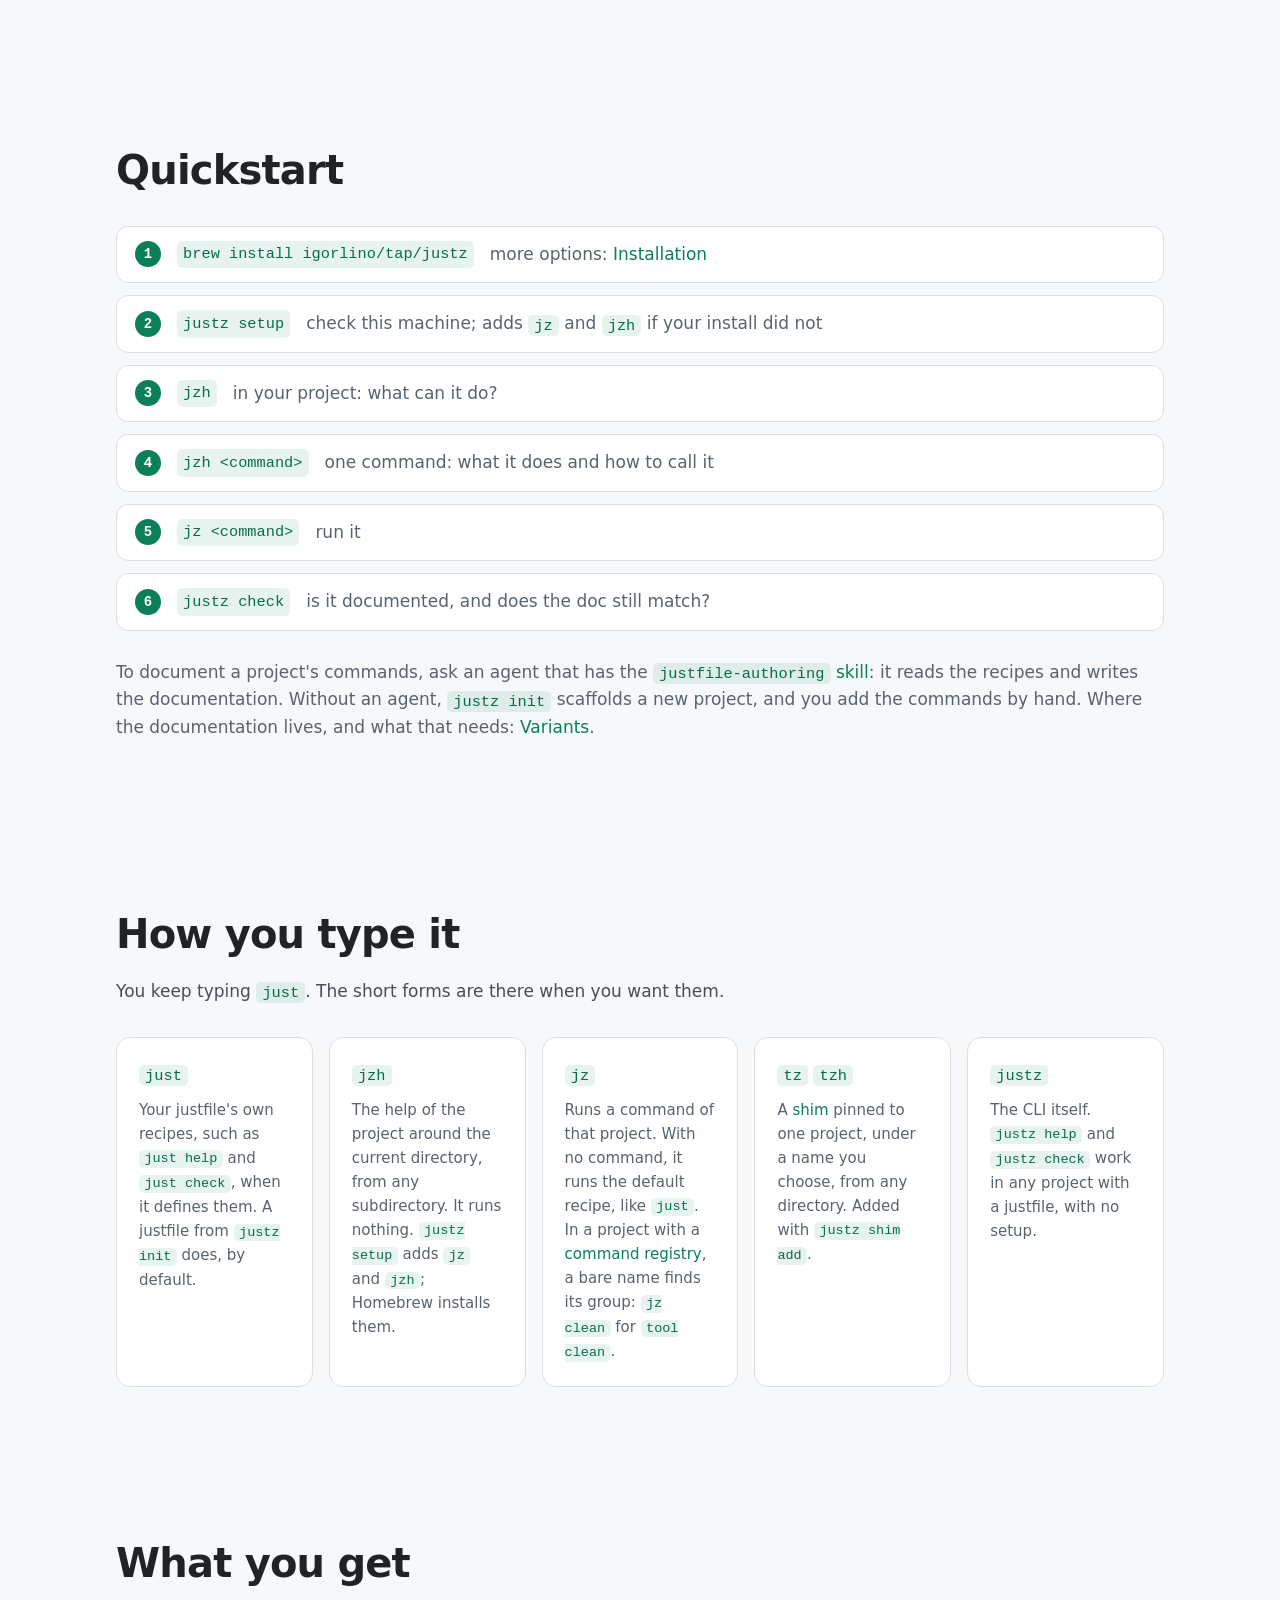
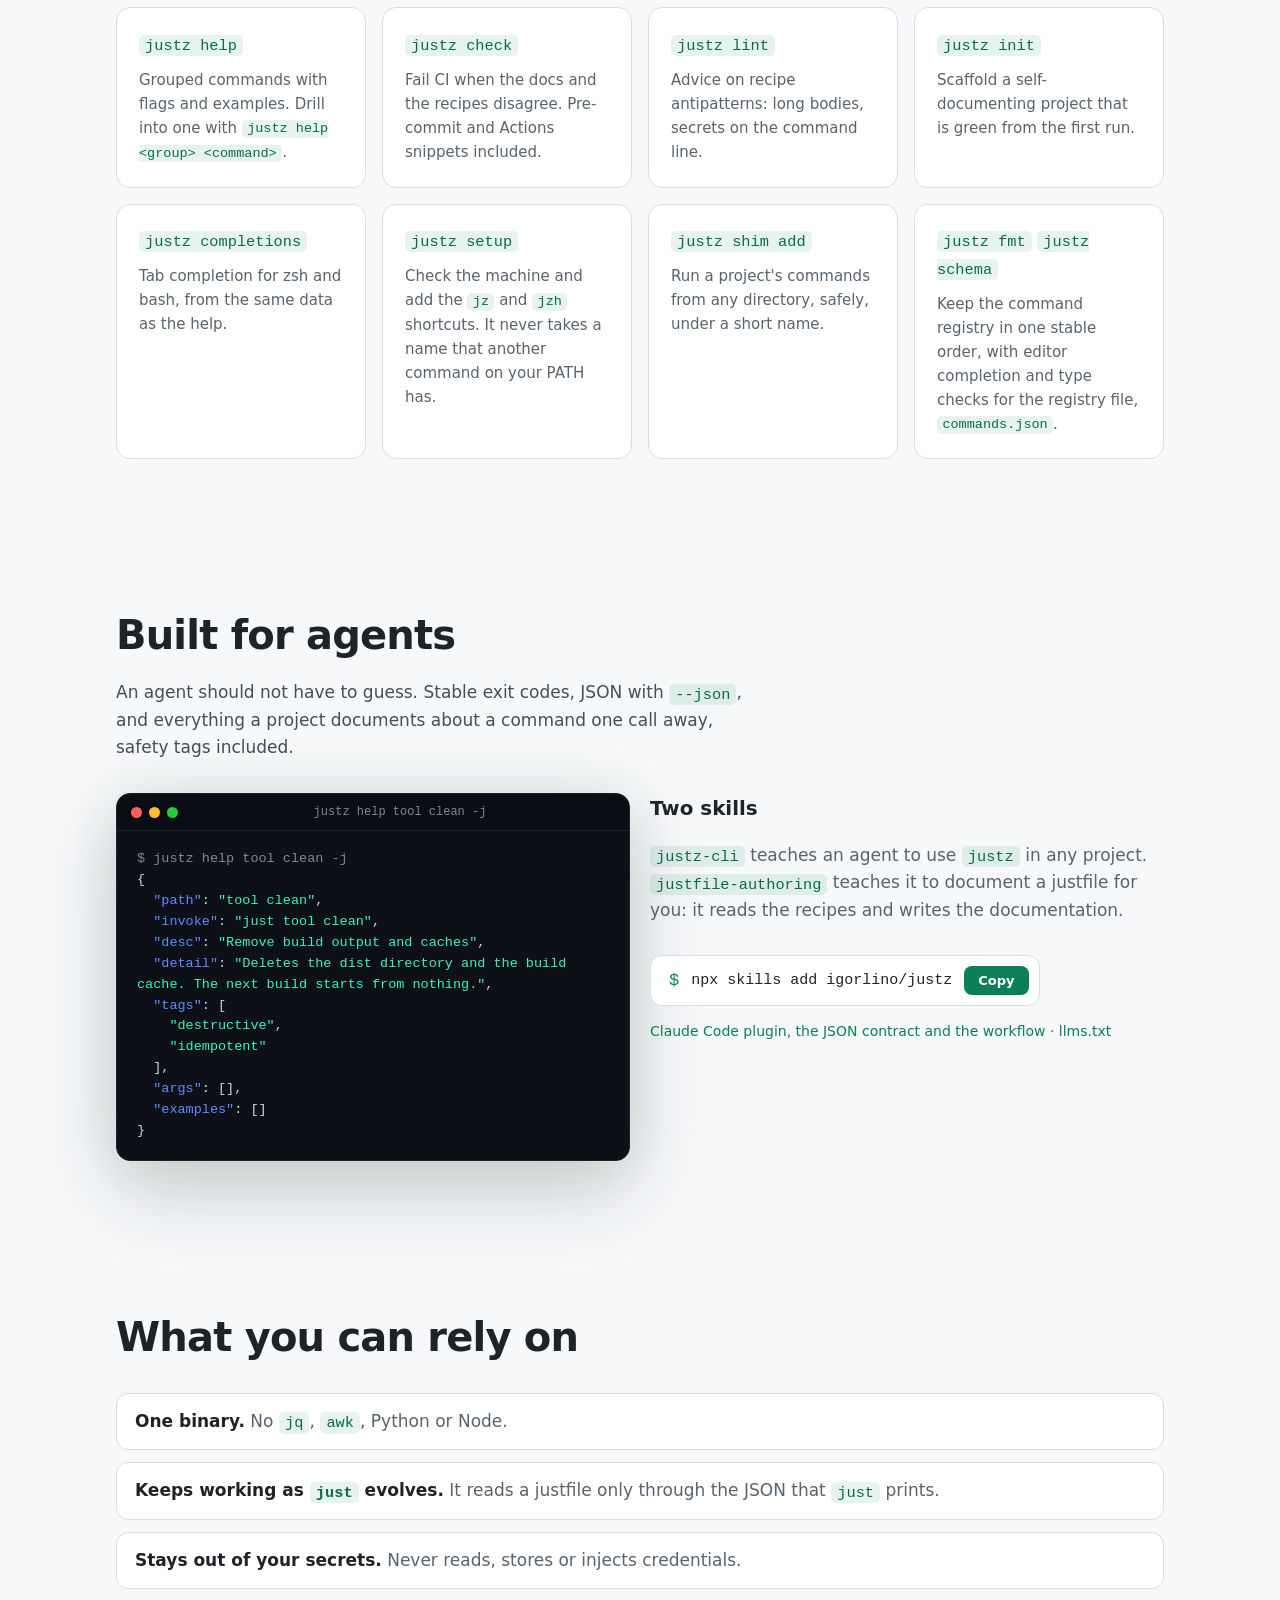
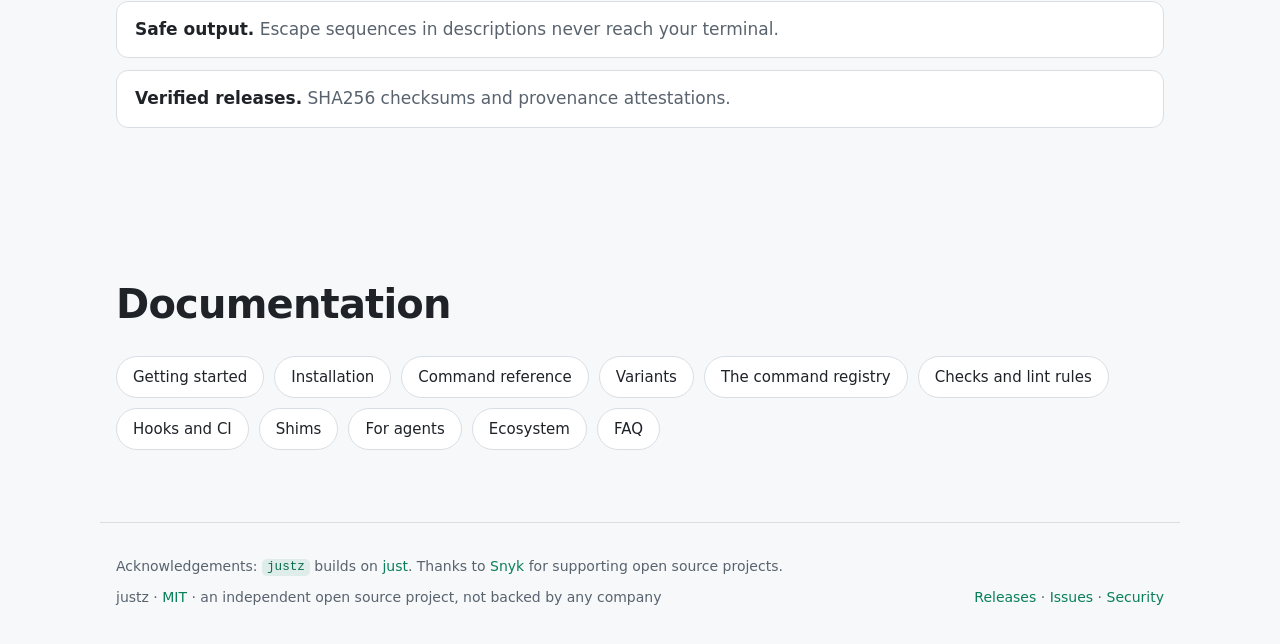
==== commit 3ecce3c3: "fix(site): keep the section links on a phone, and make the demo usable by everyone A review of the w" ====
--- a/site/index.html
+++ b/site/index.html
@@ -21,7 +21,6 @@
 <link rel="icon" href="data:image/svg+xml,%3Csvg xmlns='http://www.w3.org/2000/svg' viewBox='0 0 32 32'%3E%3Crect width='32' height='32' rx='7' fill='%2307090d'/%3E%3Ctext x='16' y='23' font-family='monospace' font-size='20' font-weight='700' text-anchor='middle' fill='%2338f5b0'%3Ez%3C/text%3E%3C/svg%3E">
 <script>try{var t=localStorage.getItem("theme");if(t)document.documentElement.dataset.theme=t}catch(e){}</script>
 <link rel="stylesheet" href="style.css">
-<noscript><style>.reveal{opacity:1;transform:none}</style></noscript>
 </head>
 <body>
 <canvas id="bg" aria-hidden="true"></canvas>
@@ -32,12 +31,15 @@
   <nav>
     <a href="#why">Why</a>
     <a href="#start">Quickstart</a>
-    <a href="#features">Features</a>
+    <a href="#type">How you type it</a>
+    <a href="#features">What you get</a>
     <a href="#agents">Agents</a>
     <a href="#docs">Docs</a>
-    <button type="button" class="theme" aria-label="Switch theme"></button>
+  </nav>
+  <div class="tools">
+    <button type="button" class="theme" aria-label="Switch theme" hidden></button>
     <a class="btn small" href="https://github.com/igorlino/justz">GitHub</a>
-  </nav>
+  </div>
 </header>
 
 <main id="top">
@@ -53,17 +55,18 @@
     </div>
     <p class="sub"><a href="https://github.com/igorlino/justz/blob/main/docs/installation.md">Other install methods</a> · <a href="https://github.com/igorlino/justz/releases/latest">Latest release</a> · needs <code>just</code> 1.37.0 or newer</p>
 
-    <div class="term" id="term" role="img" aria-label="Terminal demo: jz runs the default recipe, here the command list; jzh clean shows the help of one command; jz clean runs it; justz check reports a documentation drift; justz lint gives advice on the recipes">
-      <div class="bar"><i></i><i></i><i></i><span id="term-title">jz</span></div>
+    <div class="term" id="term" role="tabpanel" tabindex="0" aria-labelledby="tab-0" hidden>
+      <div class="bar" aria-hidden="true"><i></i><i></i><i></i><span id="term-title">jz</span></div>
       <pre id="term-body"></pre>
     </div>
-    <div class="tabs" id="tabs" role="tablist" aria-label="Demo command">
-      <button type="button" role="tab" aria-controls="term" class="on">jz</button>
-      <button type="button" role="tab" aria-controls="term">jzh clean</button>
-      <button type="button" role="tab" aria-controls="term">jz clean</button>
-      <button type="button" role="tab" aria-controls="term">check</button>
-      <button type="button" role="tab" aria-controls="term">lint</button>
+    <div class="tabs" id="tabs" role="tablist" aria-label="Demo command" hidden>
+      <button type="button" role="tab" id="tab-0" aria-controls="term" aria-selected="true" class="on">jz</button>
+      <button type="button" role="tab" id="tab-1" aria-controls="term" aria-selected="false">jzh clean</button>
+      <button type="button" role="tab" id="tab-2" aria-controls="term" aria-selected="false">jz clean</button>
+      <button type="button" role="tab" id="tab-3" aria-controls="term" aria-selected="false">justz check</button>
+      <button type="button" role="tab" id="tab-4" aria-controls="term" aria-selected="false">justz lint</button>
     </div>
+    <div class="demo-ctl"><button type="button" id="demo-pause" hidden>Pause the demo</button></div>
     <p class="sub"><code>jz</code> runs a command, and <code>jzh &lt;command&gt;</code> shows its help. Commands can sit in groups: <code>jz clean</code> found <code>clean</code> in the group <code>tool</code>, and its first line says so. <code>jz</code> and <code>jzh</code> are short forms of <code>justz</code>: see <a href="#type">How you type it</a>.</p>
   </section>
 
@@ -99,10 +102,10 @@
   <section id="type" class="reveal">
     <h2>How you type it</h2>
     <p class="sect-lede">You keep typing <code>just</code>. The short forms are there when you want them.</p>
-    <div class="grid">
+    <div class="grid five">
       <article class="card spot"><code>just</code><p>Your justfile's own recipes, such as <code>just help</code> and <code>just check</code>, when it defines them. A justfile from <code>justz init</code> does, by default.</p></article>
-      <article class="card spot"><code>jzh</code><p>The help of the project around the current directory, from any subdirectory. It runs nothing.</p></article>
-      <article class="card spot"><code>jz</code><p>Runs a command of that project. With no command, it runs the default recipe, like <code>just</code>. In a project with a <a href="https://github.com/igorlino/justz/blob/main/docs/variants.md">command registry</a>, a bare name finds its group: <code>jz clean</code> for <code>tool clean</code>. <code>justz setup</code> adds <code>jz</code> and <code>jzh</code>; Homebrew installs them.</p></article>
+      <article class="card spot"><code>jzh</code><p>The help of the project around the current directory, from any subdirectory. It runs nothing. <code>justz setup</code> adds <code>jz</code> and <code>jzh</code>; Homebrew installs them.</p></article>
+      <article class="card spot"><code>jz</code><p>Runs a command of that project. With no command, it runs the default recipe, like <code>just</code>. In a project with a <a href="https://github.com/igorlino/justz/blob/main/docs/variants.md">command registry</a>, a bare name finds its group: <code>jz clean</code> for <code>tool clean</code>.</p></article>
       <article class="card spot"><code>tz</code> <code>tzh</code><p>A <a href="https://github.com/igorlino/justz/blob/main/docs/shims.md">shim</a> pinned to one project, under a name you choose, from any directory. Added with <code>justz shim add</code>.</p></article>
       <article class="card spot"><code>justz</code><p>The CLI itself. <code>justz help</code> and <code>justz check</code> work in any project with a justfile, with no setup.</p></article>
     </div>
@@ -126,7 +129,7 @@
     <h2>Built for agents</h2>
     <p class="sect-lede">An agent should not have to guess. Stable exit codes, JSON with <code>--json</code>, and everything a project documents about a command one call away, safety tags included.</p>
     <div class="split">
-      <div class="term static">
+      <div class="term static" hidden>
         <div class="bar"><i></i><i></i><i></i><span>justz help tool clean -j</span></div>
 <pre id="json-body"></pre>
       </div>
@@ -143,7 +146,7 @@
     </div>
   </section>
 
-  <section id="principles" class="reveal">
+  <section id="rely" class="reveal">
     <h2>What you can rely on</h2>
     <ul class="pills">
       <li class="spot"><b>One binary.</b> No <code>jq</code>, <code>awk</code>, Python or Node.</li>
@@ -155,7 +158,7 @@
   </section>
 
   <section id="docs" class="reveal">
-    <h2>Read more</h2>
+    <h2>Documentation</h2>
     <div class="links">
       <a href="https://github.com/igorlino/justz/blob/main/docs/getting-started.md">Getting started</a>
       <a href="https://github.com/igorlino/justz/blob/main/docs/installation.md">Installation</a>
@@ -178,6 +181,8 @@
   <span><a href="https://github.com/igorlino/justz/releases">Releases</a> · <a href="https://github.com/igorlino/justz/issues">Issues</a> · <a href="https://github.com/igorlino/justz/blob/main/SECURITY.md">Security</a></span>
 </footer>
 
+<p id="copy-status" class="sr-only" role="status"></p>
+
 <script src="demo.js"></script>
 <script src="player.js"></script>
 <script src="site.js"></script>
--- a/site/style.css
+++ b/site/style.css
@@ -1,7 +1,7 @@
 /* Dark is the default. Light follows the OS unless the visitor picks one with the toggle. */
 :root{
   --bg:#07090d; --panel:#0d1117; --line:#1b2330; --fg:#e6edf3; --dim:#7d8896; --soft:#aab4c0; --soft2:#98a3b0;
-  --accent:#38f5b0; --accent2:#5b8cff; --warn:#ffcf5a; --err:#ff6b7a; --navbg:#07090dcc; --btn-fg:#07090d;
+  --accent:#38f5b0; --code:#38f5b0; --grad3:#c084fc; --accent2:#5b8cff; --warn:#ffcf5a; --err:#ff6b7a; --navbg:#07090dcc; --btn-fg:#07090d;
   --shadow:#000a; --acc10:#38f5b01a; --acc18:#38f5b02e; --acc40:#38f5b066; --glow:#38f5b01c; --particle:56,245,176; --particle2:91,140,255;
   --mono:ui-monospace,SFMono-Regular,"JetBrains Mono",Menlo,Consolas,monospace;
   --sans:Inter,system-ui,-apple-system,"Segoe UI",Roboto,sans-serif;
@@ -9,31 +9,34 @@
 }
 @media (prefers-color-scheme:light){:root:not([data-theme="dark"]){
   --bg:#f6f8fa; --panel:#ffffff; --line:#d8dee4; --fg:#1f2328; --dim:#59636e; --soft:#454e59; --soft2:#59636e;
-  --accent:#0a7f58; --accent2:#3b5bdb; --warn:#9a6700; --err:#cf222e; --navbg:#f6f8facc; --btn-fg:#ffffff;
+  --accent:#0a7f58; --code:#086c4a; --grad3:#9333ea; --accent2:#3b5bdb; --warn:#9a6700; --err:#cf222e; --navbg:#f6f8facc; --btn-fg:#ffffff;
   --shadow:#1f232833; --acc10:#0a7f5818; --acc18:#0a7f5826; --acc40:#0a7f5866; --glow:#0a7f5818; --particle:10,127,88; --particle2:59,91,219;
   color-scheme:light;
 }}
 :root[data-theme="light"]{
   --bg:#f6f8fa; --panel:#ffffff; --line:#d8dee4; --fg:#1f2328; --dim:#59636e; --soft:#454e59; --soft2:#59636e;
-  --accent:#0a7f58; --accent2:#3b5bdb; --warn:#9a6700; --err:#cf222e; --navbg:#f6f8facc; --btn-fg:#ffffff;
+  --accent:#0a7f58; --code:#086c4a; --grad3:#9333ea; --accent2:#3b5bdb; --warn:#9a6700; --err:#cf222e; --navbg:#f6f8facc; --btn-fg:#ffffff;
   --shadow:#1f232833; --acc10:#0a7f5818; --acc18:#0a7f5826; --acc40:#0a7f5866; --glow:#0a7f5818; --particle:10,127,88; --particle2:59,91,219;
   color-scheme:light;
 }
 .term{--bg:#07090d;--panel:#0d1117;--line:#1b2330;--fg:#e6edf3;--dim:#7d8896;--accent:#38f5b0;--accent2:#5b8cff;--warn:#ffcf5a;--err:#ff6b7a;--t-bar:#0a0e14;--t-fg:#cdd6e0}
 *{box-sizing:border-box}
+[hidden]{display:none!important}
 html{scroll-behavior:smooth}
 body{margin:0;background:var(--bg);color:var(--fg);font:17px/1.6 var(--sans);-webkit-font-smoothing:antialiased;overflow-x:hidden}
 a{color:var(--accent);text-decoration:none}
 a:hover{text-decoration:underline}
-code{font-family:var(--mono);font-size:.9em;color:var(--accent);background:var(--acc10);padding:.1em .4em;border-radius:5px}
+code{font-family:var(--mono);font-size:.9em;color:var(--code);background:var(--acc10);padding:.1em .4em;border-radius:5px}
+.sr-only{position:absolute;width:1px;height:1px;margin:-1px;padding:0;overflow:hidden;clip:rect(0 0 0 0);white-space:nowrap;border:0}
 #bg{position:fixed;inset:0;width:100%;height:100%;z-index:-2}
 .glow{position:fixed;inset:0;z-index:-1;pointer-events:none;
   background:radial-gradient(600px circle at var(--mx,50%) var(--my,20%),var(--glow),transparent 60%)}
 .nav{position:sticky;top:0;z-index:10;display:flex;justify-content:space-between;align-items:center;
   padding:14px max(16px,calc((100vw - 1080px)/2));backdrop-filter:blur(12px);background:var(--navbg);border-bottom:1px solid var(--line)}
-.brand{font:700 18px var(--mono);color:var(--fg)}
+.brand{font:700 18px var(--mono);color:var(--fg);flex:none;white-space:nowrap}
 .prompt{color:var(--accent);font-family:var(--mono)}
-.nav nav{display:flex;gap:20px;align-items:center}
+.nav nav{display:flex;gap:20px;align-items:center;margin-left:auto}
+.tools{display:flex;gap:12px;align-items:center;flex:none;margin-left:20px}
 .nav nav a{color:var(--dim);font-size:15px}
 .theme{font:16px var(--sans);color:var(--dim);background:none;border:1px solid var(--line);border-radius:8px;padding:4px 9px;cursor:pointer}
 .theme:hover{color:var(--fg);border-color:var(--acc40)}
@@ -41,21 +44,21 @@
 .btn.small{color:var(--btn-fg);background:var(--accent);padding:6px 14px;border-radius:8px;font-weight:600}
 .btn.small:hover{color:var(--btn-fg);filter:brightness(1.1)}
 main,footer{max-width:1080px;margin:0 auto;padding:0 16px}
-section{padding:72px 0}
-.hero{padding:88px 0 40px;text-align:center}
-.eyebrow{font:13px var(--mono);color:var(--dim);letter-spacing:.06em;text-transform:uppercase;margin:0 0 20px}
-h1{font-size:clamp(38px,7vw,76px);line-height:1.05;letter-spacing:-.03em;margin:0 0 22px}
-.grad{background:linear-gradient(100deg,var(--accent),var(--accent2) 60%,#c084fc);-webkit-background-clip:text;background-clip:text;color:transparent;
+section{padding:72px 0;scroll-margin-top:28px}
+.hero{padding:48px 0 40px;text-align:center}
+.eyebrow{font:13px var(--mono);color:var(--dim);letter-spacing:.06em;text-transform:uppercase;margin:0 0 14px}
+h1{font-size:clamp(34px,6vw,64px);line-height:1.05;letter-spacing:-.03em;margin:0 0 16px}
+.grad{background:linear-gradient(100deg,var(--accent),var(--accent2) 60%,var(--grad3));-webkit-background-clip:text;background-clip:text;color:transparent;
   background-size:200% 100%;animation:shift 8s ease-in-out infinite alternate}
 @keyframes shift{to{background-position:100% 0}}
-.lede{max-width:640px;margin:0 auto 32px;color:var(--soft);font-size:19px}
+.lede{max-width:640px;margin:0 auto 24px;color:var(--soft);font-size:18px}
 .install{display:inline-flex;align-items:center;gap:12px;background:var(--panel);border:1px solid var(--line);
   padding:10px 10px 10px 18px;border-radius:12px;font-family:var(--mono);box-shadow:0 0 0 0 transparent;transition:box-shadow .3s,border-color .3s;max-width:100%}
 .install:hover{border-color:var(--acc40);box-shadow:0 0 32px var(--acc18)}
 .install code{background:none;padding:0;color:var(--fg);font-size:15px;overflow-x:auto;white-space:nowrap}
 .install button{font:600 13px var(--sans);color:var(--btn-fg);background:var(--accent);border:0;border-radius:8px;padding:7px 14px;cursor:pointer}
 .install button:active{transform:scale(.96)}
-.sub{color:var(--dim);font-size:14px;margin:14px 0 40px}
+.sub{color:var(--dim);font-size:14px;margin:14px 0 28px}
 .term{max-width:760px;margin:0 auto;background:var(--panel);border:1px solid var(--line);border-radius:14px;text-align:left;
   box-shadow:0 30px 80px var(--shadow),0 0 60px var(--acc10);overflow:hidden}
 .bar{display:flex;align-items:center;gap:7px;padding:11px 14px;border-bottom:1px solid var(--line);background:var(--t-bar)}
@@ -66,12 +69,16 @@
 .term.static{margin:0}
 .term.static pre{min-height:0}
 .split>*,.cols>*{min-width:0}
+.term:focus-visible{outline:2px solid var(--code);outline-offset:3px}
 .term pre .cur{display:inline-block;width:8px;height:1em;background:var(--accent);vertical-align:text-bottom;animation:blink 1s steps(1) infinite}
 @keyframes blink{50%{opacity:0}}
 .tabs{display:flex;gap:8px;justify-content:center;flex-wrap:wrap;margin-top:18px}
 .tabs button{font:13px var(--mono);color:var(--dim);background:transparent;border:1px solid var(--line);border-radius:999px;padding:6px 14px;cursor:pointer;transition:.2s}
 .tabs button:hover{color:var(--fg);border-color:var(--acc40)}
 .tabs button.on{color:var(--btn-fg);background:var(--accent);border-color:var(--accent)}
+.demo-ctl{display:flex;justify-content:center;margin-top:12px}
+.demo-ctl button{font:13px var(--sans);color:var(--dim);background:none;border:1px solid var(--line);border-radius:8px;padding:5px 12px;cursor:pointer}
+.demo-ctl button:hover{color:var(--fg);border-color:var(--acc40)}
 .k{color:var(--accent2)}.s{color:var(--accent)}.dim{color:var(--dim)}
 .e{color:var(--err)}.w{color:var(--warn)}.p{color:var(--accent)}
 h2{font-size:clamp(28px,4vw,40px);letter-spacing:-.02em;margin:0 0 12px}
@@ -79,9 +86,12 @@
 .note{color:var(--dim);margin-top:28px}
 .cols,.split{display:grid;grid-template-columns:1fr 1fr;gap:20px}
 .grid{display:grid;grid-template-columns:repeat(auto-fill,minmax(240px,1fr));gap:16px}
+.grid.five{display:flex;flex-wrap:wrap}
+.grid.five>.card{flex:1 1 280px}
+@media (min-width:1046px){.grid.five>.card{flex-basis:190px}}
 .card{display:block;position:relative;background:var(--panel);border:1px solid var(--line);border-radius:14px;padding:22px;color:var(--fg);
   transition:transform .25s,border-color .25s}
-.card:hover{transform:translateY(-4px);border-color:var(--acc40);text-decoration:none}
+a.card:hover{transform:translateY(-4px);border-color:var(--acc40);text-decoration:none}
 .card h3{margin:0 0 8px;font-size:20px}
 .card p{margin:10px 0 0;color:var(--soft2);font-size:15px}
 .spot::before{content:"";position:absolute;inset:0;border-radius:inherit;pointer-events:none;opacity:0;transition:opacity .3s;
@@ -101,11 +111,22 @@
 .links a:hover{border-color:var(--accent);color:var(--accent);text-decoration:none;transform:translateY(-2px)}
 footer .ack{flex-basis:100%}
 footer{display:flex;justify-content:space-between;flex-wrap:wrap;gap:8px;padding:32px 16px 48px;border-top:1px solid var(--line);color:var(--dim);font-size:14px}
-.reveal{opacity:0;transform:translateY(28px);transition:opacity .7s,transform .7s}
-.reveal.in{opacity:1;transform:none}
-@media (max-width:480px){.install{padding-left:12px;gap:8px}.install code{font-size:12px}.term pre{font-size:12px;padding:14px}}
-@media (max-width:760px){.cols,.split{grid-template-columns:1fr}.nav nav a:not(.btn){display:none}.install code{font-size:13px}}
+.reveal{transition:opacity .7s,transform .7s}
+.js .reveal:not(.in){opacity:0;transform:translateY(28px)}
+@media (max-width:480px){.install{padding-left:12px;gap:8px}.install code{font-size:12px}.term pre{font-size:12px;padding:14px}.steps code{font-size:13px}}
+@media (max-width:760px){.cols,.split{grid-template-columns:1fr}.install code{font-size:13px}}
+/* Narrow header: the brand and the buttons on one row, the section links on a second row that scrolls, with a fade where more follow. */
+@media (max-width:800px){
+  .nav{flex-wrap:wrap;row-gap:10px}
+  .tools{margin-left:auto}
+  .nav nav{order:3;flex:0 0 100%;min-width:0;margin-left:0;gap:16px;padding-right:28px;overflow-x:auto;white-space:nowrap;scrollbar-width:none;
+    -webkit-mask-image:linear-gradient(90deg,#000 calc(100% - 28px),transparent);mask-image:linear-gradient(90deg,#000 calc(100% - 28px),transparent)}
+  .nav nav::-webkit-scrollbar{display:none}
+  .nav nav>*{flex:none}
+  section{scroll-margin-top:64px}
+}
+@media print{.js .reveal:not(.in){opacity:1;transform:none}}
 @media (prefers-reduced-motion:reduce){
   *{animation:none!important;transition:none!important}
-  .reveal{opacity:1;transform:none}html{scroll-behavior:auto}
+  .js .reveal:not(.in){opacity:1;transform:none}html{scroll-behavior:auto}
 }
